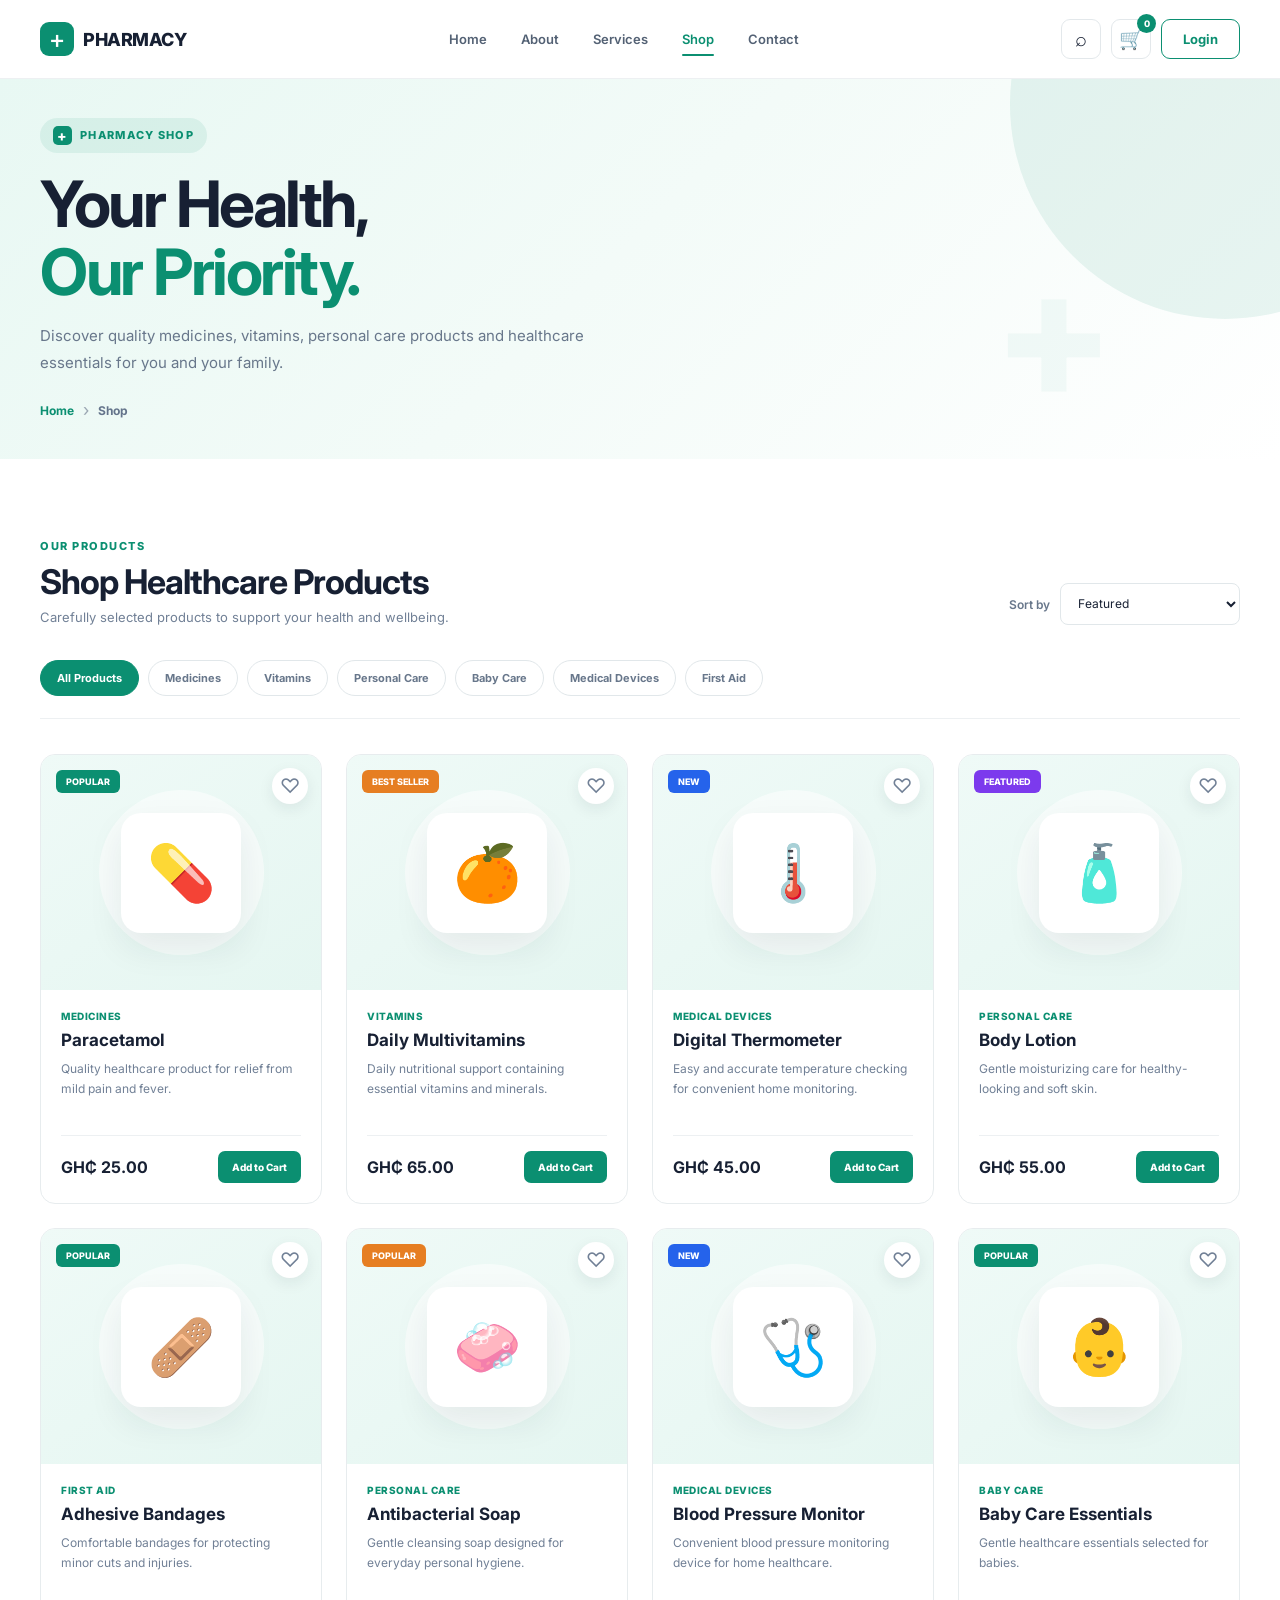
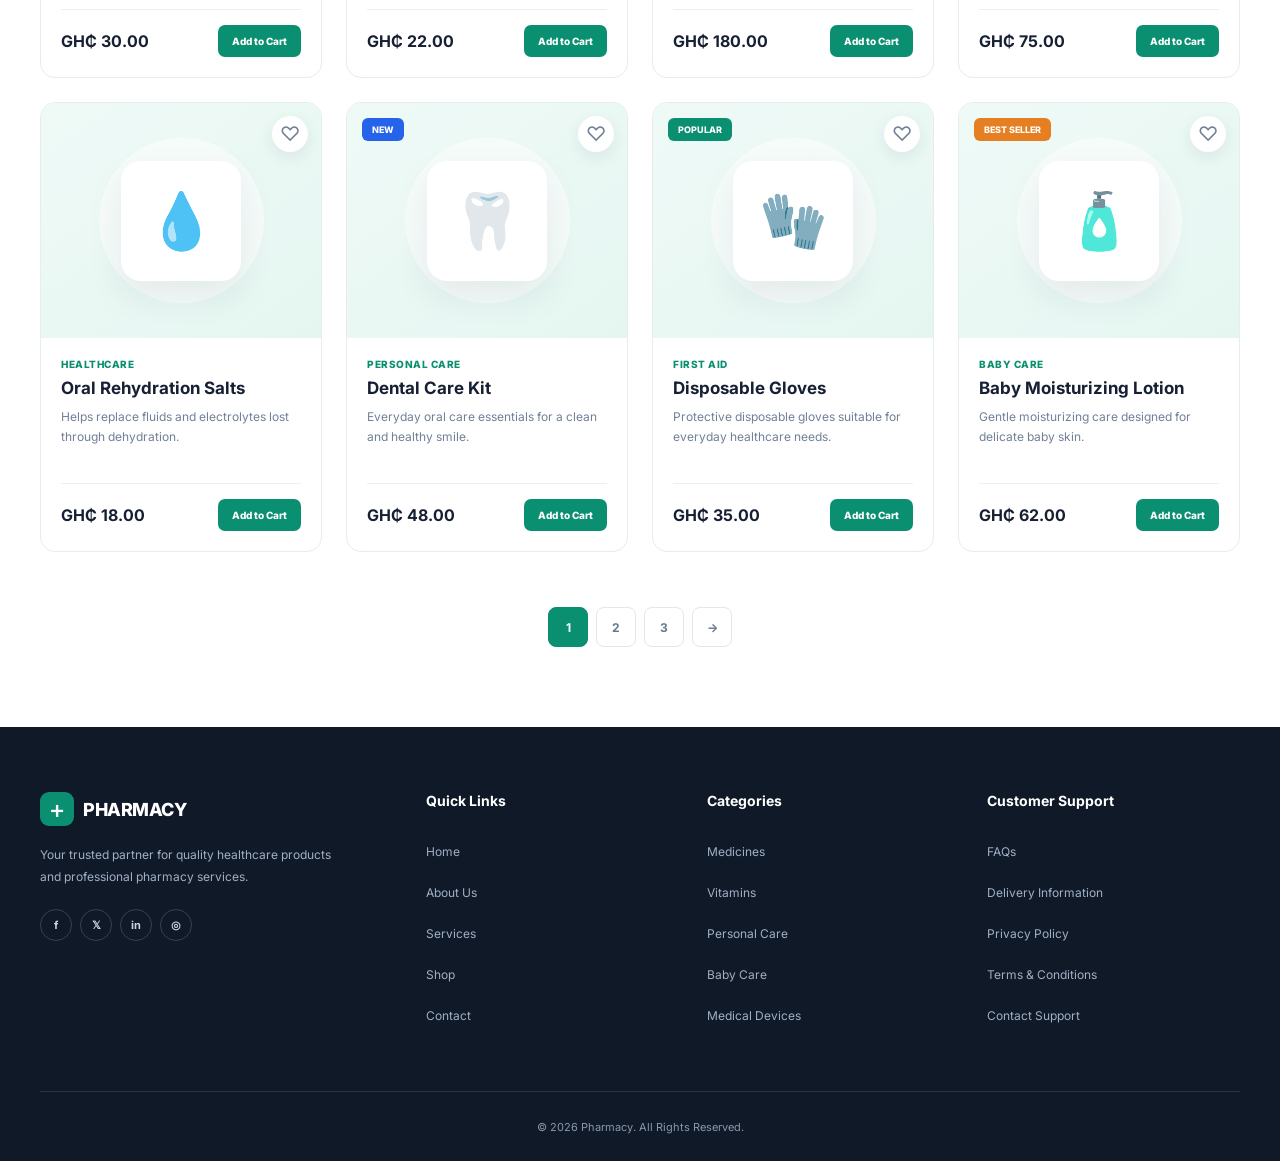
==== shop.html @ 31258be2 "I worked on the update of the HTML, CSS and the link on the product view" ====
<!doctype html>
<html lang="en">
  <head>
    <meta charset="UTF-8" />

    <meta name="viewport" content="width=device-width, initial-scale=1.0" />

    <title>Shop | Pharmacy</title>

    <!-- Google Font -->
    <link rel="preconnect" href="https://fonts.googleapis.com" />
    <link rel="preconnect" href="https://fonts.gstatic.com" crossorigin />

    <link
      href="https://fonts.googleapis.com/css2?family=Inter:wght@400;500;600;700;800&display=swap"
      rel="stylesheet"
    />

    <!-- Main CSS -->
    <link rel="stylesheet" href="style.css" />

    <!-- Shop CSS -->
    <link rel="stylesheet" href="shop.css" />
  </head>

  <body>
    <!-- =====================================================
     HEADER
===================================================== -->

    <header class="shop-header">
      <div class="shop-header-inner">
        <!-- LOGO -->

        <a href="index.html" class="shop-logo">
          <span class="shop-logo-icon">+</span>

          <span>PHARMACY</span>
        </a>

        <!-- MOBILE MENU BUTTON -->

        <input type="checkbox" id="shop-menu-toggle" />

        <label for="shop-menu-toggle" class="shop-menu-button">
          <span></span>
          <span></span>
          <span></span>
        </label>

        <!-- NAVIGATION -->

        <nav class="shop-navigation">
          <a href="index.html"> Home </a>

          <a href="index.html#about"> About </a>

          <a href="index.html#services"> Services </a>

          <a href="shop.html" class="active"> Shop </a>

          <a href="index.html#contact"> Contact </a>
        </nav>

        <!-- HEADER ACTIONS -->

        <div class="shop-header-actions">
          <!-- Search -->

          <button class="header-icon" aria-label="Search">
            <span>⌕</span>
          </button>

          <!-- Cart -->

          <button class="header-icon cart-icon" aria-label="Shopping cart">
            <span>🛒</span>

            <small>0</small>
          </button>

          <!-- Login -->

          <a href="#" class="header-login"> Login </a>
        </div>
      </div>
    </header>

    <!-- =====================================================
     SHOP HERO
===================================================== -->

    <section class="shop-hero">
      <div class="shop-hero-overlay"></div>

      <div class="shop-container shop-hero-content">
        <div class="hero-badge">
          <span>+</span>

          PHARMACY SHOP
        </div>

        <h1>
          Your Health,
          <span>Our Priority.</span>
        </h1>

        <p>
          Discover quality medicines, vitamins, personal care products and
          healthcare essentials for you and your family.
        </p>

        <!-- BREADCRUMB -->

        <div class="shop-breadcrumb">
          <a href="index.html"> Home </a>

          <span>›</span>

          <strong> Shop </strong>
        </div>
      </div>
    </section>

    <!-- =====================================================
     SHOP CONTENT
===================================================== -->

    <section class="shop-section">
      <div class="shop-container">
        <!-- SHOP TITLE -->

        <div class="shop-heading">
          <div>
            <span class="section-tag"> OUR PRODUCTS </span>

            <h2>Shop Healthcare Products</h2>

            <p>
              Carefully selected products to support your health and wellbeing.
            </p>
          </div>

          <!-- SORT -->

          <div class="sort-area">
            <label for="sortProducts"> Sort by </label>

            <select id="sortProducts">
              <option>Featured</option>

              <option>Price: Low to High</option>

              <option>Price: High to Low</option>

              <option>Newest</option>
            </select>
          </div>
        </div>

        <!-- =================================================
             CATEGORIES
        ================================================== -->

        <div class="product-categories">
          <button class="category active">All Products</button>

          <button class="category">Medicines</button>

          <button class="category">Vitamins</button>

          <button class="category">Personal Care</button>

          <button class="category">Baby Care</button>

          <button class="category">Medical Devices</button>

          <button class="category">First Aid</button>
        </div>

        <!-- =================================================
             PRODUCTS
        ================================================== -->

        <div class="products-grid">
          <!-- 1 -->

          <div class="product-card">
            <div class="product-image">
              <span class="product-status"> Popular </span>

              <button class="wishlist">♡</button>

              <div class="product-symbol">💊</div>
            </div>

            <div class="product-details">
              <span class="product-category"> Medicines </span>

              <h3>Paracetamol</h3>

              <p>
                Quality healthcare product for relief from mild pain and fever.
              </p>

              <div class="product-footer">
                <strong> GH₵ 25.00 </strong>

                <button class="add-cart">Add to Cart</button>
              </div>
            </div>
          </div>

          <!-- 2 -->

          <div class="product-card">
            <div class="product-image">
              <span class="product-status orange"> Best Seller </span>

              <button class="wishlist">♡</button>

              <div class="product-symbol">🍊</div>
            </div>

            <div class="product-details">
              <span class="product-category"> Vitamins </span>

              <h3>Daily Multivitamins</h3>

              <p>
                Daily nutritional support containing essential vitamins and
                minerals.
              </p>

              <div class="product-footer">
                <strong> GH₵ 65.00 </strong>

                <button class="add-cart">Add to Cart</button>
              </div>
            </div>
          </div>

          <!-- 3 -->

          <div class="product-card">
            <div class="product-image">
              <span class="product-status blue"> New </span>

              <button class="wishlist">♡</button>

              <div class="product-symbol">🌡️</div>
            </div>

            <div class="product-details">
              <span class="product-category"> Medical Devices </span>

              <h3>Digital Thermometer</h3>

              <p>
                Easy and accurate temperature checking for convenient home
                monitoring.
              </p>

              <div class="product-footer">
                <strong> GH₵ 45.00 </strong>

                <button class="add-cart">Add to Cart</button>
              </div>
            </div>
          </div>

          <!-- 4 -->

          <div class="product-card">
            <div class="product-image">
              <span class="product-status purple"> Featured </span>

              <button class="wishlist">♡</button>

              <div class="product-symbol">🧴</div>
            </div>

            <div class="product-details">
              <span class="product-category"> Personal Care </span>

              <h3>Body Lotion</h3>

              <p>Gentle moisturizing care for healthy-looking and soft skin.</p>

              <div class="product-footer">
                <strong> GH₵ 55.00 </strong>

                <button class="add-cart">Add to Cart</button>
              </div>
            </div>
          </div>

          <!-- 5 -->

          <div class="product-card">
            <div class="product-image">
              <span class="product-status"> Popular </span>

              <button class="wishlist">♡</button>

              <div class="product-symbol">🩹</div>
            </div>

            <div class="product-details">
              <span class="product-category"> First Aid </span>

              <h3>Adhesive Bandages</h3>

              <p>
                Comfortable bandages for protecting minor cuts and injuries.
              </p>

              <div class="product-footer">
                <strong> GH₵ 30.00 </strong>

                <button class="add-cart">Add to Cart</button>
              </div>
            </div>
          </div>

          <!-- 6 -->

          <div class="product-card">
            <div class="product-image">
              <span class="product-status orange"> Popular </span>

              <button class="wishlist">♡</button>

              <div class="product-symbol">🧼</div>
            </div>

            <div class="product-details">
              <span class="product-category"> Personal Care </span>

              <h3>Antibacterial Soap</h3>

              <p>
                Gentle cleansing soap designed for everyday personal hygiene.
              </p>

              <div class="product-footer">
                <strong> GH₵ 22.00 </strong>

                <button class="add-cart">Add to Cart</button>
              </div>
            </div>
          </div>

          <!-- 7 -->

          <div class="product-card">
            <div class="product-image">
              <span class="product-status blue"> New </span>

              <button class="wishlist">♡</button>

              <div class="product-symbol">🩺</div>
            </div>

            <div class="product-details">
              <span class="product-category"> Medical Devices </span>

              <h3>Blood Pressure Monitor</h3>

              <p>
                Convenient blood pressure monitoring device for home healthcare.
              </p>

              <div class="product-footer">
                <strong> GH₵ 180.00 </strong>

                <button class="add-cart">Add to Cart</button>
              </div>
            </div>
          </div>

          <!-- 8 -->

          <div class="product-card">
            <div class="product-image">
              <span class="product-status"> Popular </span>

              <button class="wishlist">♡</button>

              <div class="product-symbol">👶</div>
            </div>

            <div class="product-details">
              <span class="product-category"> Baby Care </span>

              <h3>Baby Care Essentials</h3>

              <p>Gentle healthcare essentials selected for babies.</p>

              <div class="product-footer">
                <strong> GH₵ 75.00 </strong>

                <button class="add-cart">Add to Cart</button>
              </div>
            </div>
          </div>

          <!-- 9 -->

          <div class="product-card">
            <div class="product-image">
              <button class="wishlist">♡</button>

              <div class="product-symbol">💧</div>
            </div>

            <div class="product-details">
              <span class="product-category"> Healthcare </span>

              <h3>Oral Rehydration Salts</h3>

              <p>
                Helps replace fluids and electrolytes lost through dehydration.
              </p>

              <div class="product-footer">
                <strong> GH₵ 18.00 </strong>

                <button class="add-cart">Add to Cart</button>
              </div>
            </div>
          </div>

          <!-- 10 -->

          <div class="product-card">
            <div class="product-image">
              <span class="product-status blue"> New </span>

              <button class="wishlist">♡</button>

              <div class="product-symbol">🦷</div>
            </div>

            <div class="product-details">
              <span class="product-category"> Personal Care </span>

              <h3>Dental Care Kit</h3>

              <p>
                Everyday oral care essentials for a clean and healthy smile.
              </p>

              <div class="product-footer">
                <strong> GH₵ 48.00 </strong>

                <button class="add-cart">Add to Cart</button>
              </div>
            </div>
          </div>

          <!-- 11 -->

          <div class="product-card">
            <div class="product-image">
              <span class="product-status"> Popular </span>

              <button class="wishlist">♡</button>

              <div class="product-symbol">🧤</div>
            </div>

            <div class="product-details">
              <span class="product-category"> First Aid </span>

              <h3>Disposable Gloves</h3>

              <p>
                Protective disposable gloves suitable for everyday healthcare
                needs.
              </p>

              <div class="product-footer">
                <strong> GH₵ 35.00 </strong>

                <button class="add-cart">Add to Cart</button>
              </div>
            </div>
          </div>

          <!-- 12 -->

          <div class="product-card">
            <div class="product-image">
              <span class="product-status orange"> Best Seller </span>

              <button class="wishlist">♡</button>

              <div class="product-symbol">🧴</div>
            </div>

            <div class="product-details">
              <span class="product-category"> Baby Care </span>

              <h3>Baby Moisturizing Lotion</h3>

              <p>Gentle moisturizing care designed for delicate baby skin.</p>

              <div class="product-footer">
                <strong> GH₵ 62.00 </strong>

                <button class="add-cart">Add to Cart</button>
              </div>
            </div>
          </div>
        </div>

        <!-- PAGINATION -->

        <div class="pagination">
          <button class="page active">1</button>

          <button class="page">2</button>

          <button class="page">3</button>

          <button class="page">→</button>
        </div>
      </div>
    </section>

    <!-- =====================================================
     FOOTER
===================================================== -->

    <footer class="shop-footer">
      <div class="shop-container">
        <div class="footer-grid">
          <!-- LEFT -->

          <div class="footer-brand">
            <a href="index.html" class="shop-logo">
              <span class="shop-logo-icon"> + </span>

              <span> PHARMACY </span>
            </a>

            <p>
              Your trusted partner for quality healthcare products and
              professional pharmacy services.
            </p>

            <div class="footer-socials">
              <a href="#">f</a>

              <a href="#">𝕏</a>

              <a href="#">in</a>

              <a href="#">◎</a>
            </div>
          </div>

          <!-- QUICK LINKS -->

          <div class="footer-column">
            <h3>Quick Links</h3>

            <a href="index.html"> Home </a>

            <a href="index.html#about"> About Us </a>

            <a href="index.html#services"> Services </a>

            <a href="shop.html"> Shop </a>

            <a href="index.html#contact"> Contact </a>
          </div>

          <!-- CATEGORIES -->

          <div class="footer-column">
            <h3>Categories</h3>

            <a href="#"> Medicines </a>

            <a href="#"> Vitamins </a>

            <a href="#"> Personal Care </a>

            <a href="#"> Baby Care </a>

            <a href="#"> Medical Devices </a>
          </div>

          <!-- RIGHT -->

          <div class="footer-column">
            <h3>Customer Support</h3>

            <a href="#"> FAQs </a>

            <a href="#"> Delivery Information </a>

            <a href="#"> Privacy Policy </a>

            <a href="#"> Terms & Conditions </a>

            <a href="index.html#contact"> Contact Support </a>
          </div>
        </div>

        <!-- COPYRIGHT -->

        <div class="footer-bottom">
          <p>© 2026 Pharmacy. All Rights Reserved.</p>
        </div>
      </div>
    </footer>
  </body>
</html>
---- style.css ----
/* =========================================
   GENERAL SETTINGS
========================================= */

* {
  margin: 0;
  padding: 0;
  box-sizing: border-box;
}

html {
  scroll-behavior: smooth;
}

body {
  font-family: "Inter", sans-serif;
  background: #ffffff;
  color: #172033;
}

a {
  text-decoration: none;
  color: inherit;
}

.container {
  width: 90%;
  max-width: 1200px;
  margin: auto;
}

/* =========================================
   HEADER
========================================= */

.header {
  width: 100%;
  background: #ffffff;
  border-bottom: 1px solid #eeeeee;
  position: sticky;
  top: 0;
  z-index: 1000;
}

.nav-container {
  height: 80px;
  display: flex;
  align-items: center;
  justify-content: space-between;
}

/* Logo */

.logo {
  display: flex;
  align-items: center;
  gap: 8px;
  font-size: 21px;
  font-weight: 800;
  letter-spacing: 1px;
}

.logo span {
  width: 32px;
  height: 32px;
  background: #0b8f71;
  color: #ffffff;
  display: flex;
  align-items: center;
  justify-content: center;
  border-radius: 8px;
  font-size: 24px;
}

/* Navigation */

.navbar {
  display: flex;
  align-items: center;
  gap: 35px;
}

.navbar a {
  font-size: 14px;
  font-weight: 500;
  color: #5f6675;
  transition: 0.3s;
}

.navbar a:hover,
.navbar a.active {
  color: #0b8f71;
}

/* Navigation Actions */

.nav-actions {
  display: flex;
  align-items: center;
  gap: 18px;
}

.search-btn,
.cart-btn {
  font-size: 18px;
  position: relative;
}

.cart-count {
  position: absolute;
  top: -9px;
  right: -10px;

  width: 17px;
  height: 17px;

  display: flex;
  align-items: center;
  justify-content: center;

  background: #0b8f71;
  color: #ffffff;

  font-size: 10px;
  border-radius: 50%;
}

.login-btn {
  padding: 11px 21px;
  border: 1px solid #0b8f71;
  border-radius: 7px;
  color: #0b8f71;
  font-size: 14px;
  font-weight: 600;
  transition: 0.3s;
}

.login-btn:hover {
  background: #0b8f71;
  color: #ffffff;
}

/* =========================================
   HERO SECTION
========================================= */

.hero {
  background: #f2faf7;
  padding: 90px 0;
  overflow: hidden;
}

.hero-container {
  display: grid;
  grid-template-columns: 1fr 1fr;
  align-items: center;
  gap: 70px;
}

/* Hero Text */

.hero-small-text {
  color: #0b8f71;
  font-size: 13px;
  font-weight: 700;
  letter-spacing: 2px;
  margin-bottom: 18px;
}

.hero-content h1 {
  font-size: 58px;
  line-height: 1.08;
  letter-spacing: -2px;
  margin-bottom: 25px;
}

.hero-content h1 span {
  color: #0b8f71;
  display: block;
}

.hero-description {
  max-width: 520px;
  color: #687080;
  font-size: 16px;
  line-height: 1.8;
  margin-bottom: 32px;
}

/* Hero Buttons */

.hero-buttons {
  display: flex;
  gap: 15px;
  margin-bottom: 45px;
}

.btn {
  display: inline-block;
  padding: 14px 25px;
  border-radius: 7px;
  font-size: 14px;
  font-weight: 600;
  transition: 0.3s;
}

.btn-primary {
  background: #0b8f71;
  color: #ffffff;
}

.btn-primary:hover {
  background: #076c55;
  transform: translateY(-2px);
}

.btn-secondary {
  border: 1px solid #0b8f71;
  color: #0b8f71;
}

.btn-secondary:hover {
  background: #0b8f71;
  color: #ffffff;
}

/* Trust Items */

.hero-trust {
  display: flex;
  gap: 35px;
}

.trust-item {
  display: flex;
  flex-direction: column;
  gap: 5px;
}

.trust-item strong {
  font-size: 19px;
  color: #172033;
}

.trust-item span {
  font-size: 11px;
  color: #747b88;
}

/* =========================================
   HERO IMAGE
========================================= */

.hero-image {
  position: relative;
  display: flex;
  justify-content: center;
}

.image-placeholder {
  width: 430px;
  height: 480px;

  background: #d9eee7;

  border-radius: 25px;

  display: flex;
  flex-direction: column;
  align-items: center;
  justify-content: center;

  text-align: center;
}

.medical-cross {
  width: 110px;
  height: 110px;

  background: #0b8f71;
  color: #ffffff;

  display: flex;
  align-items: center;
  justify-content: center;

  border-radius: 25px;

  font-size: 75px;
  font-weight: 300;

  margin-bottom: 25px;
}

.image-placeholder h3 {
  font-size: 27px;
  margin-bottom: 8px;
}

.image-placeholder p {
  color: #687b76;
}

/* Floating Card */

.floating-card {
  position: absolute;

  bottom: 35px;
  left: 5px;

  background: #ffffff;

  padding: 16px 20px;

  border-radius: 12px;

  box-shadow: 0 12px 35px rgba(0, 0, 0, 0.1);

  display: flex;
  align-items: center;
  gap: 12px;
}

.floating-icon {
  width: 38px;
  height: 38px;

  background: #e4f6f0;
  color: #0b8f71;

  border-radius: 50%;

  display: flex;
  align-items: center;
  justify-content: center;

  font-weight: 700;
}

.floating-card strong {
  font-size: 13px;
}

.floating-card p {
  font-size: 10px;
  color: #7b818c;
  margin-top: 3px;
}

/* =========================================
   QUICK SERVICES
========================================= */

.quick-services {
  background: #ffffff;
  padding: 30px 0;
  border-bottom: 1px solid #eeeeee;
}

.quick-container {
  display: grid;
  grid-template-columns: repeat(3, 1fr);
  gap: 30px;
}

.quick-item {
  display: flex;
  align-items: center;
  gap: 15px;
}

.quick-icon {
  width: 48px;
  height: 48px;

  background: #e9f7f3;

  border-radius: 10px;

  display: flex;
  align-items: center;
  justify-content: center;

  font-size: 22px;
}

.quick-item h3 {
  font-size: 14px;
  margin-bottom: 5px;
}

.quick-item p {
  font-size: 11px;
  color: #7b818c;
}

/* =========================================
   RESPONSIVE DESIGN
========================================= */

@media (max-width: 900px) {
  .navbar {
    display: none;
  }

  .hero-container {
    grid-template-columns: 1fr;
    text-align: center;
  }

  .hero-description {
    margin-left: auto;
    margin-right: auto;
  }

  .hero-buttons {
    justify-content: center;
  }

  .hero-trust {
    justify-content: center;
  }

  .hero-image {
    margin-top: 20px;
  }

  .quick-container {
    grid-template-columns: 1fr;
  }
}

@media (max-width: 600px) {
  .nav-container {
    height: 70px;
  }

  .nav-actions {
    gap: 10px;
  }

  .login-btn {
    padding: 9px 13px;
  }

  .hero {
    padding: 60px 0;
  }

  .hero-content h1 {
    font-size: 42px;
  }

  .hero-trust {
    gap: 15px;
  }

  .image-placeholder {
    width: 100%;
    height: 380px;
  }

  .floating-card {
    left: 0;
  }
}
/* =========================================
   CATEGORIES
========================================= */

.categories {
  padding: 90px 0;
  background: #ffffff;
}

.section-heading {
  text-align: center;
  margin-bottom: 45px;
}

.section-heading p {
  color: #0b8f71;
  font-size: 12px;
  font-weight: 700;
  letter-spacing: 2px;
  margin-bottom: 10px;
}

.section-heading h2 {
  font-size: 36px;
  margin-bottom: 12px;
}

.section-heading span {
  color: #747b88;
  font-size: 14px;
}

/* Category Grid */

.category-grid {
  display: grid;
  grid-template-columns: repeat(5, 1fr);
  gap: 18px;
}

.category-card {
  padding: 28px 15px;
  text-align: center;

  border: 1px solid #eeeeee;
  border-radius: 12px;

  transition: 0.3s;
}

.category-card:hover {
  transform: translateY(-6px);
  border-color: #0b8f71;
  box-shadow: 0 12px 30px rgba(0, 0, 0, 0.06);
}

.category-icon {
  width: 60px;
  height: 60px;

  margin: 0 auto 15px;

  background: #e9f7f3;

  border-radius: 50%;

  display: flex;
  align-items: center;
  justify-content: center;

  font-size: 26px;
}

.category-card h3 {
  font-size: 14px;
  margin-bottom: 7px;
}

.category-card p {
  color: #858b96;
  font-size: 11px;
}

/* =========================================
   PRODUCTS
========================================= */

.products {
  padding: 90px 0;
  background: #f7faf9;
}

.section-top {
  display: flex;
  justify-content: space-between;
  align-items: flex-end;
  margin-bottom: 40px;
}

.section-heading.left {
  text-align: left;
  margin-bottom: 0;
}

.view-all {
  color: #0b8f71;
  font-size: 13px;
  font-weight: 600;
}

.view-all:hover {
  text-decoration: underline;
}

/* Product Grid */

.product-grid {
  display: grid;
  grid-template-columns: repeat(4, 1fr);
  gap: 22px;
}

/* Product Card */

.product-card {
  background: #ffffff;
  border-radius: 12px;
  overflow: hidden;
  border: 1px solid #eeeeee;
  transition: 0.3s;
}

.product-card:hover {
  transform: translateY(-5px);
  box-shadow: 0 12px 30px rgba(0, 0, 0, 0.08);
}

/* Product Image */

.product-image {
  height: 220px;
  background: #edf7f4;

  position: relative;

  display: flex;
  align-items: center;
  justify-content: center;
}

.product-placeholder {
  width: 90px;
  height: 90px;

  background: #ffffff;

  border-radius: 15px;

  display: flex;
  align-items: center;
  justify-content: center;

  font-size: 42px;

  box-shadow: 0 8px 20px rgba(0, 0, 0, 0.06);
}

/* Product Tag */

.product-tag {
  position: absolute;

  top: 14px;
  left: 14px;

  background: #0b8f71;
  color: #ffffff;

  padding: 5px 9px;

  border-radius: 5px;

  font-size: 9px;
  font-weight: 600;
}

/* Product Information */

.product-info {
  padding: 20px;
}

.product-category {
  color: #0b8f71;
  font-size: 10px;
  font-weight: 600;
  margin-bottom: 7px;
}

.product-info h3 {
  font-size: 16px;
  margin-bottom: 8px;
}

.product-description {
  color: #858b96;
  font-size: 11px;
  line-height: 1.5;
  margin-bottom: 18px;
}

.product-bottom {
  display: flex;
  align-items: center;
  justify-content: space-between;
}

.product-bottom strong {
  font-size: 15px;
}

.add-cart {
  border: none;
  background: #0b8f71;
  color: #ffffff;

  padding: 9px 12px;

  border-radius: 6px;

  font-family: inherit;
  font-size: 10px;
  font-weight: 600;

  cursor: pointer;

  transition: 0.3s;
}

.add-cart:hover {
  background: #076c55;
}

/* =========================================
   RESPONSIVE PRODUCTS
========================================= */

@media (max-width: 1000px) {
  .category-grid {
    grid-template-columns: repeat(3, 1fr);
  }

  .product-grid {
    grid-template-columns: repeat(2, 1fr);
  }
}

@media (max-width: 600px) {
  .categories,
  .products {
    padding: 60px 0;
  }

  .section-heading h2 {
    font-size: 28px;
  }

  .category-grid {
    grid-template-columns: repeat(2, 1fr);
  }

  .product-grid {
    grid-template-columns: 1fr;
  }

  .section-top {
    display: block;
  }

  .view-all {
    display: inline-block;
    margin-top: 20px;
  }
}
/* =========================================
   ABOUT SECTION
========================================= */

.about {
  padding: 100px 0;
  background: #ffffff;
}

.about-container {
  display: grid;
  grid-template-columns: 1fr 1fr;
  align-items: center;
  gap: 80px;
}

/* About Image */

.about-image {
  position: relative;
  display: flex;
  justify-content: center;
}

.about-image-box {
  width: 430px;
  height: 430px;

  background: #dcefe9;

  border-radius: 25px;

  display: flex;
  flex-direction: column;
  align-items: center;
  justify-content: center;

  text-align: center;
}

.about-image-box span {
  width: 100px;
  height: 100px;

  background: #0b8f71;
  color: #ffffff;

  border-radius: 20px;

  display: flex;
  align-items: center;
  justify-content: center;

  font-size: 70px;
  font-weight: 300;

  margin-bottom: 25px;
}

.about-image-box h3 {
  font-size: 25px;
  margin-bottom: 8px;
}

.about-image-box p {
  color: #657b74;
  font-size: 13px;
}

/* Experience Card */

.about-experience {
  position: absolute;

  right: 0;
  bottom: 20px;

  background: #ffffff;

  padding: 18px 25px;

  border-radius: 12px;

  box-shadow: 0 10px 30px rgba(0, 0, 0, 0.1);

  display: flex;
  flex-direction: column;
}

.about-experience strong {
  color: #0b8f71;
  font-size: 25px;
}

.about-experience span {
  color: #6e7580;
  font-size: 11px;
}

/* About Content */

.section-label {
  color: #0b8f71;
  font-size: 12px;
  font-weight: 700;
  letter-spacing: 2px;
  margin-bottom: 15px;
}

.about-content h2 {
  font-size: 40px;
  line-height: 1.2;
  margin-bottom: 25px;
}

.about-content h2 span {
  color: #0b8f71;
}

.about-content p:not(.section-label) {
  color: #707783;
  font-size: 14px;
  line-height: 1.8;
  margin-bottom: 18px;
}

.about-content .btn {
  margin-top: 10px;
}

/* =========================================
   SERVICES
========================================= */

.services {
  padding: 100px 0;
  background: #f7faf9;
}

.services-grid {
  display: grid;
  grid-template-columns: repeat(4, 1fr);
  gap: 20px;
}

.service-card {
  background: #ffffff;

  padding: 30px 25px;

  border-radius: 12px;

  border: 1px solid #eeeeee;

  transition: 0.3s;
}

.service-card:hover {
  transform: translateY(-6px);

  border-color: #0b8f71;

  box-shadow: 0 12px 30px rgba(0, 0, 0, 0.07);
}

/* Service Icon */

.service-icon {
  width: 55px;
  height: 55px;

  background: #e9f7f3;

  border-radius: 12px;

  display: flex;
  align-items: center;
  justify-content: center;

  font-size: 25px;

  margin-bottom: 22px;
}

.service-card h3 {
  font-size: 16px;
  margin-bottom: 12px;
}

.service-card p {
  color: #747b86;
  font-size: 12px;
  line-height: 1.7;
  margin-bottom: 18px;
}

.service-card a {
  color: #0b8f71;

  font-size: 12px;

  font-weight: 600;
}

.service-card a:hover {
  text-decoration: underline;
}

/* =========================================
   ABOUT & SERVICES RESPONSIVENESS
========================================= */

@media (max-width: 1000px) {
  .about-container {
    grid-template-columns: 1fr;
    gap: 50px;
  }

  .about-content {
    text-align: center;
  }

  .services-grid {
    grid-template-columns: repeat(2, 1fr);
  }
}

@media (max-width: 600px) {
  .about,
  .services {
    padding: 65px 0;
  }

  .about-image-box {
    width: 100%;
    height: 350px;
  }

  .about-content h2 {
    font-size: 30px;
  }

  .about-experience {
    right: 0;
  }

  .services-grid {
    grid-template-columns: 1fr;
  }
}
/* =========================================
   TESTIMONIALS
========================================= */

.testimonials {
  padding: 100px 0;
  background: #ffffff;
}

.testimonial-grid {
  display: grid;
  grid-template-columns: repeat(3, 1fr);
  gap: 22px;
}

.testimonial-card {
  padding: 30px;
  border: 1px solid #eeeeee;
  border-radius: 14px;
  background: #ffffff;
  transition: 0.3s;
}

.testimonial-card:hover {
  transform: translateY(-5px);
  box-shadow: 0 12px 30px rgba(0, 0, 0, 0.07);
}

.stars {
  color: #f4b400;
  letter-spacing: 3px;
  margin-bottom: 18px;
}

.testimonial-card > p {
  color: #687080;
  font-size: 13px;
  line-height: 1.8;
  margin-bottom: 25px;
}

.customer {
  display: flex;
  align-items: center;
  gap: 12px;
}

.customer-avatar {
  width: 42px;
  height: 42px;

  background: #e9f7f3;
  color: #0b8f71;

  border-radius: 50%;

  display: flex;
  align-items: center;
  justify-content: center;

  font-weight: 700;
}

.customer h4 {
  font-size: 13px;
  margin-bottom: 4px;
}

.customer span {
  color: #858b96;
  font-size: 10px;
}

/* =========================================
   NEWSLETTER
========================================= */

.newsletter {
  padding: 70px 0;
  background: #0b8f71;
}

.newsletter-container {
  display: flex;
  align-items: center;
  justify-content: space-between;
  gap: 50px;
}

.newsletter-content {
  color: #ffffff;
  max-width: 550px;
}

.newsletter-content p {
  font-size: 11px;
  font-weight: 700;
  letter-spacing: 2px;
  margin-bottom: 10px;
}

.newsletter-content h2 {
  font-size: 32px;
  margin-bottom: 10px;
}

.newsletter-content span {
  font-size: 13px;
  line-height: 1.6;
  opacity: 0.9;
}

.newsletter-form {
  display: flex;
  width: 450px;
  background: #ffffff;
  padding: 5px;
  border-radius: 8px;
}

.newsletter-form input {
  flex: 1;
  border: none;
  outline: none;
  padding: 13px;
  font-family: inherit;
  font-size: 12px;
}

.newsletter-form button {
  border: none;
  background: #172033;
  color: #ffffff;
  padding: 0 20px;
  border-radius: 6px;
  font-family: inherit;
  font-size: 12px;
  font-weight: 600;
  cursor: pointer;
}

/* =========================================
   CONTACT
========================================= */

.contact {
  padding: 100px 0;
  background: #f7faf9;
}

.contact-grid {
  display: grid;
  grid-template-columns: 0.8fr 1.2fr;
  gap: 70px;
  align-items: start;
}

.contact-info {
  display: flex;
  flex-direction: column;
  gap: 28px;
}

.contact-item {
  display: flex;
  align-items: center;
  gap: 16px;
}

.contact-icon {
  width: 50px;
  height: 50px;

  background: #e4f6f0;

  border-radius: 10px;

  display: flex;
  align-items: center;
  justify-content: center;

  font-size: 20px;
}

.contact-item h3 {
  font-size: 14px;
  margin-bottom: 5px;
}

.contact-item p {
  color: #747b86;
  font-size: 12px;
}

/* Contact Form */

.contact-form {
  background: #ffffff;
  padding: 35px;
  border-radius: 14px;
  box-shadow: 0 8px 25px rgba(0, 0, 0, 0.04);
}

.contact-form input,
.contact-form textarea {
  width: 100%;

  border: 1px solid #e2e5e8;
  outline: none;

  padding: 14px;

  border-radius: 7px;

  margin-bottom: 15px;

  font-family: inherit;
  font-size: 12px;

  resize: vertical;
}

.contact-form input:focus,
.contact-form textarea:focus {
  border-color: #0b8f71;
}

.form-row {
  display: grid;
  grid-template-columns: 1fr 1fr;
  gap: 15px;
}

.contact-form .btn {
  border: none;
  cursor: pointer;
}

/* =========================================
   FOOTER
========================================= */

.footer {
  background: #111927;
  color: #ffffff;
  padding-top: 70px;
}

.footer-container {
  display: grid;
  grid-template-columns: 1.5fr 1fr 1fr 1fr;
  gap: 50px;
  padding-bottom: 55px;
}

.footer-logo {
  color: #ffffff;
  margin-bottom: 20px;
  display: inline-flex;
}

.footer-brand > p {
  color: #9ca4b2;
  font-size: 12px;
  line-height: 1.8;
  max-width: 280px;
  margin-bottom: 25px;
}

.social-links {
  display: flex;
  gap: 10px;
}

.social-links a {
  width: 34px;
  height: 34px;

  border: 1px solid #394252;

  border-radius: 50%;

  display: flex;
  align-items: center;
  justify-content: center;

  font-size: 12px;

  transition: 0.3s;
}

.social-links a:hover {
  background: #0b8f71;
  border-color: #0b8f71;
}

.footer-column {
  display: flex;
  flex-direction: column;
  gap: 13px;
}

.footer-column h3 {
  font-size: 14px;
  margin-bottom: 8px;
}

.footer-column a {
  color: #9ca4b2;
  font-size: 11px;
  transition: 0.3s;
}

.footer-column a:hover {
  color: #ffffff;
  padding-left: 4px;
}

/* Footer Bottom */

.footer-bottom {
  border-top: 1px solid #293241;
  padding: 20px 0;
}

.footer-bottom p {
  color: #8e96a4;
  font-size: 10px;
  text-align: center;
}

/* =========================================
   RESPONSIVE DESIGN
========================================= */

@media (max-width: 900px) {
  .testimonial-grid {
    grid-template-columns: 1fr;
  }

  .newsletter-container {
    flex-direction: column;
    align-items: flex-start;
  }

  .newsletter-form {
    width: 100%;
  }

  .contact-grid {
    grid-template-columns: 1fr;
    gap: 45px;
  }

  .footer-container {
    grid-template-columns: repeat(2, 1fr);
  }
}

@media (max-width: 600px) {
  .testimonials,
  .contact {
    padding: 65px 0;
  }

  .newsletter {
    padding: 55px 0;
  }

  .newsletter-content h2 {
    font-size: 27px;
  }

  .newsletter-form {
    flex-direction: column;
    gap: 5px;
    background: transparent;
  }

  .newsletter-form input {
    border-radius: 6px;
  }

  .newsletter-form button {
    padding: 13px;
  }

  .form-row {
    grid-template-columns: 1fr;
    gap: 0;
  }

  .contact-form {
    padding: 22px;
  }

  .footer-container {
    grid-template-columns: 1fr;
    gap: 35px;
  }
}
---- shop.css ----
/* =====================================================
   SHOP PAGE - COMPLETE CSS
===================================================== */

/* =====================================================
   GLOBAL
===================================================== */

* {
  box-sizing: border-box;
}

html {
  scroll-behavior: smooth;
}

body {
  margin: 0;

  font-family: "Inter", Arial, sans-serif;

  color: #172033;

  background: #ffffff;
}

a {
  text-decoration: none;
}

button,
select {
  font-family: inherit;
}

/* =====================================================
   CONTAINER
===================================================== */

.shop-container {
  width: min(1200px, calc(100% - 48px));

  margin: 0 auto;
}

/* =====================================================
   HEADER
===================================================== */

.shop-header {
  position: sticky;

  top: 0;

  z-index: 1000;

  width: 100%;

  background: rgba(255, 255, 255, 0.97);

  border-bottom: 1px solid #edf0f2;

  backdrop-filter: blur(12px);
}

.shop-header-inner {
  width: min(1200px, calc(100% - 48px));

  min-height: 78px;

  margin: auto;

  display: flex;

  align-items: center;

  justify-content: space-between;

  gap: 30px;
}

/* =====================================================
   LOGO
===================================================== */

.shop-logo {
  display: inline-flex;

  align-items: center;

  gap: 9px;

  color: #172033;

  font-size: 18px;

  font-weight: 800;

  letter-spacing: -0.5px;

  white-space: nowrap;
}

.shop-logo-icon {
  width: 34px;
  height: 34px;

  display: grid;

  place-items: center;

  border-radius: 9px;

  background: #0b8f71;

  color: white;

  font-size: 25px;

  font-weight: 500;
}

/* =====================================================
   NAVIGATION
===================================================== */

.shop-navigation {
  display: flex;

  align-items: center;

  gap: 34px;
}

.shop-navigation a {
  position: relative;

  color: #536174;

  font-size: 13px;

  font-weight: 600;

  transition: color 0.25s ease;
}

.shop-navigation a:hover {
  color: #0b8f71;
}

.shop-navigation a.active {
  color: #0b8f71;
}

.shop-navigation a.active::after {
  content: "";

  position: absolute;

  left: 0;

  right: 0;

  bottom: -9px;

  height: 2px;

  border-radius: 5px;

  background: #0b8f71;
}

/* =====================================================
   HEADER ACTIONS
===================================================== */

.shop-header-actions {
  display: flex;

  align-items: center;

  gap: 10px;
}

.header-icon {
  position: relative;

  width: 40px;
  height: 40px;

  display: grid;

  place-items: center;

  border: 1px solid #e3e8eb;

  border-radius: 9px;

  background: white;

  color: #172033;

  cursor: pointer;

  transition: 0.25s;
}

.header-icon:hover {
  border-color: #0b8f71;

  color: #0b8f71;

  transform: translateY(-2px);
}

.header-icon span {
  font-size: 20px;
}

.cart-icon small {
  position: absolute;

  top: -6px;

  right: -6px;

  width: 19px;
  height: 19px;

  display: grid;

  place-items: center;

  border-radius: 50%;

  background: #0b8f71;

  color: white;

  font-size: 9px;

  font-weight: 800;
}

.header-login {
  display: inline-flex;

  align-items: center;

  justify-content: center;

  min-height: 40px;

  padding: 0 21px;

  border: 1px solid #0b8f71;

  border-radius: 9px;

  color: #0b8f71;

  font-size: 13px;

  font-weight: 700;

  transition: 0.25s;
}

.header-login:hover {
  background: #0b8f71;

  color: white;

  transform: translateY(-2px);
}

/* =====================================================
   MOBILE MENU
===================================================== */

#shop-menu-toggle {
  display: none;
}

.shop-menu-button {
  display: none;

  width: 42px;
  height: 42px;

  align-items: center;

  justify-content: center;

  flex-direction: column;

  gap: 5px;

  border: 1px solid #e2e7ea;

  border-radius: 9px;

  cursor: pointer;
}

.shop-menu-button span {
  width: 20px;

  height: 2px;

  border-radius: 10px;

  background: #172033;

  transition: 0.3s;
}

/* =====================================================
   SHOP HERO
===================================================== */

.shop-hero {
  position: relative;

  overflow: hidden;

  min-height: 380px;

  display: flex;

  align-items: center;

  background: linear-gradient(135deg, #e8f8f3 0%, #f3fbf8 48%, #ffffff 100%);
}

.shop-hero::before {
  content: "";

  position: absolute;

  width: 430px;
  height: 430px;

  right: -160px;

  top: -190px;

  border-radius: 50%;

  background: rgba(11, 143, 113, 0.09);
}

.shop-hero::after {
  content: "+";

  position: absolute;

  right: 13%;

  bottom: 20px;

  font-size: 180px;

  font-weight: 800;

  color: rgba(11, 143, 113, 0.045);
}

.shop-hero-content {
  position: relative;

  z-index: 2;

  padding-top: 25px;

  padding-bottom: 25px;
}

/* =====================================================
   HERO BADGE
===================================================== */

.hero-badge {
  display: inline-flex;

  align-items: center;

  gap: 8px;

  margin-bottom: 17px;

  padding: 8px 13px;

  border-radius: 30px;

  background: rgba(11, 143, 113, 0.09);

  color: #0b8f71;

  font-size: 11px;

  font-weight: 800;

  letter-spacing: 1.3px;
}

.hero-badge span {
  width: 19px;
  height: 19px;

  display: grid;

  place-items: center;

  border-radius: 5px;

  background: #0b8f71;

  color: white;

  font-size: 14px;
}

/* =====================================================
   HERO TEXT
===================================================== */

.shop-hero h1 {
  max-width: 700px;

  margin: 0 0 17px;

  font-size: clamp(42px, 6vw, 64px);

  line-height: 1.06;

  letter-spacing: -2.5px;

  color: #172033;
}

.shop-hero h1 span {
  display: block;

  color: #0b8f71;
}

.shop-hero p {
  max-width: 610px;

  margin: 0 0 24px;

  color: #68778b;

  font-size: 15px;

  line-height: 1.8;
}

/* =====================================================
   BREADCRUMB
===================================================== */

.shop-breadcrumb {
  display: flex;

  align-items: center;

  gap: 9px;

  font-size: 12px;
}

.shop-breadcrumb a {
  color: #0b8f71;

  font-weight: 700;
}

.shop-breadcrumb span {
  color: #9aa6b2;

  font-size: 17px;
}

.shop-breadcrumb strong {
  color: #64748b;
}

/* =====================================================
   SHOP SECTION
===================================================== */

.shop-section {
  padding: 80px 0;
}

/* =====================================================
   SHOP HEADING
===================================================== */

.shop-heading {
  display: flex;

  align-items: flex-end;

  justify-content: space-between;

  gap: 30px;

  margin-bottom: 35px;
}

.section-tag {
  display: block;

  margin-bottom: 8px;

  color: #0b8f71;

  font-size: 11px;

  font-weight: 800;

  letter-spacing: 1.5px;
}

.shop-heading h2 {
  margin: 0 0 7px;

  font-size: 34px;

  letter-spacing: -1px;

  color: #172033;
}

.shop-heading p {
  margin: 0;

  color: #718096;

  font-size: 13px;
}

/* =====================================================
   SORT
===================================================== */

.sort-area {
  display: flex;

  align-items: center;

  gap: 10px;
}

.sort-area label {
  color: #68778b;

  font-size: 12px;

  font-weight: 600;

  white-space: nowrap;
}

.sort-area select {
  min-width: 180px;

  height: 42px;

  padding: 0 13px;

  border: 1px solid #e1e7ea;

  border-radius: 8px;

  background: white;

  color: #172033;

  font-size: 12px;

  outline: none;

  cursor: pointer;
}

.sort-area select:focus {
  border-color: #0b8f71;
}

/* =====================================================
   CATEGORIES
===================================================== */

.product-categories {
  display: flex;

  gap: 9px;

  flex-wrap: wrap;

  margin-bottom: 35px;

  padding-bottom: 22px;

  border-bottom: 1px solid #edf0f2;
}

.category {
  padding: 10px 16px;

  border: 1px solid #e1e7ea;

  border-radius: 30px;

  background: white;

  color: #68778b;

  font-size: 11px;

  font-weight: 700;

  cursor: pointer;

  transition: 0.25s;
}

.category:hover {
  border-color: #0b8f71;

  color: #0b8f71;

  transform: translateY(-2px);
}

.category.active {
  border-color: #0b8f71;

  background: #0b8f71;

  color: white;
}

/* =====================================================
   PRODUCTS GRID
===================================================== */

.products-grid {
  display: grid;

  grid-template-columns: repeat(4, 1fr);

  gap: 24px;
}

/* =====================================================
   PRODUCT CARD
===================================================== */

.product-card {
  overflow: hidden;

  border: 1px solid #e7ecee;

  border-radius: 15px;

  background: white;

  transition:
    transform 0.3s ease,
    box-shadow 0.3s ease;
}

.product-card:hover {
  transform: translateY(-7px);

  box-shadow: 0 18px 40px rgba(23, 32, 51, 0.1);
}

/* =====================================================
   PRODUCT IMAGE
===================================================== */

.product-image {
  position: relative;

  height: 235px;

  display: grid;

  place-items: center;

  background: linear-gradient(145deg, #effaf7, #e5f6f1);
}

.product-image::before {
  content: "";

  position: absolute;

  width: 165px;
  height: 165px;

  border-radius: 50%;

  background: rgba(255, 255, 255, 0.55);
}

/* =====================================================
   PRODUCT SYMBOL
===================================================== */

.product-symbol {
  position: relative;

  z-index: 2;

  width: 120px;
  height: 120px;

  display: grid;

  place-items: center;

  border-radius: 20px;

  background: white;

  font-size: 55px;

  box-shadow: 0 15px 35px rgba(23, 32, 51, 0.08);

  transition: 0.3s;
}

.product-card:hover .product-symbol {
  transform: scale(1.07);
}

/* =====================================================
   PRODUCT STATUS
===================================================== */

.product-status {
  position: absolute;

  z-index: 5;

  top: 15px;

  left: 15px;

  padding: 6px 10px;

  border-radius: 6px;

  background: #0b8f71;

  color: white;

  font-size: 9px;

  font-weight: 800;

  text-transform: uppercase;
}

.product-status.orange {
  background: #e67e22;
}

.product-status.blue {
  background: #2563eb;
}

.product-status.purple {
  background: #7c3aed;
}

/* =====================================================
   WISHLIST
===================================================== */

.wishlist {
  position: absolute;

  z-index: 5;

  top: 13px;

  right: 13px;

  width: 36px;
  height: 36px;

  display: grid;

  place-items: center;

  border: none;

  border-radius: 50%;

  background: white;

  color: #718096;

  font-size: 20px;

  cursor: pointer;

  box-shadow: 0 5px 15px rgba(23, 32, 51, 0.08);

  transition: 0.25s;
}

.wishlist:hover {
  color: #0b8f71;

  transform: scale(1.1);
}

/* =====================================================
   PRODUCT DETAILS
===================================================== */

.product-details {
  padding: 20px;
}

.product-category {
  display: block;

  margin-bottom: 7px;

  color: #0b8f71;

  font-size: 10px;

  font-weight: 800;

  text-transform: uppercase;

  letter-spacing: 0.5px;
}

.product-details h3 {
  margin: 0 0 8px;

  color: #172033;

  font-size: 17px;

  line-height: 1.3;
}

.product-details p {
  min-height: 58px;

  margin: 0 0 18px;

  color: #718096;

  font-size: 12px;

  line-height: 1.65;
}

/* =====================================================
   PRODUCT FOOTER
===================================================== */

.product-footer {
  display: flex;

  align-items: center;

  justify-content: space-between;

  gap: 10px;

  padding-top: 15px;

  border-top: 1px solid #edf0f2;
}

.product-footer strong {
  color: #172033;

  font-size: 16px;

  white-space: nowrap;
}

/* =====================================================
   ADD TO CART
===================================================== */

.add-cart {
  padding: 10px 14px;

  border: none;

  border-radius: 7px;

  background: #0b8f71;

  color: white;

  font-size: 10px;

  font-weight: 800;

  cursor: pointer;

  transition: 0.25s;
}

.add-cart:hover {
  background: #06745c;

  transform: translateY(-2px);
}

.add-cart:active {
  transform: scale(0.96);
}

/* =====================================================
   PAGINATION
===================================================== */

.pagination {
  display: flex;

  justify-content: center;

  gap: 8px;

  margin-top: 55px;
}

.page {
  width: 40px;
  height: 40px;

  border: 1px solid #e1e7ea;

  border-radius: 8px;

  background: white;

  color: #68778b;

  font-size: 12px;

  font-weight: 700;

  cursor: pointer;

  transition: 0.25s;
}

.page:hover {
  border-color: #0b8f71;

  color: #0b8f71;
}

.page.active {
  border-color: #0b8f71;

  background: #0b8f71;

  color: white;
}

/* =====================================================
   FOOTER
===================================================== */

.shop-footer {
  padding-top: 65px;

  background: #101927;

  color: white;
}

/* =====================================================
   FOOTER GRID
===================================================== */

.footer-grid {
  display: grid;

  grid-template-columns:
    1.5fr
    1fr
    1fr
    1.2fr;

  gap: 70px;

  padding-bottom: 55px;
}

/* =====================================================
   FOOTER BRAND
===================================================== */

.footer-brand .shop-logo {
  margin-bottom: 18px;

  color: white;
}

.footer-brand p {
  max-width: 300px;

  margin: 0;

  color: #9fb0c5;

  font-size: 12px;

  line-height: 1.8;
}

/* =====================================================
   FOOTER SOCIALS
===================================================== */

.footer-socials {
  display: flex;

  gap: 8px;

  margin-top: 22px;
}

.footer-socials a {
  width: 32px;
  height: 32px;

  display: grid;

  place-items: center;

  border: 1px solid #334155;

  border-radius: 50%;

  color: #cbd5e1;

  font-size: 11px;

  font-weight: 700;

  transition: 0.25s;
}

.footer-socials a:hover {
  border-color: #0b8f71;

  background: #0b8f71;

  color: white;
}

/* =====================================================
   FOOTER COLUMNS
===================================================== */

.footer-column {
  display: flex;

  flex-direction: column;

  align-items: flex-start;
}

.footer-column h3 {
  margin: 0 0 22px;

  color: white;

  font-size: 14px;

  font-weight: 700;
}

.footer-column a {
  margin-bottom: 13px;

  color: #9fb0c5;

  font-size: 12px;

  transition: 0.25s;
}

.footer-column a:hover {
  color: #0b8f71;

  transform: translateX(3px);
}

/* =====================================================
   COPYRIGHT
===================================================== */

.footer-bottom {
  min-height: 70px;

  display: flex;

  align-items: center;

  justify-content: center;

  border-top: 1px solid #263344;
}

.footer-bottom p {
  margin: 0;

  color: #8798ad;

  font-size: 11px;
}

/* =====================================================
   TABLET
===================================================== */

@media (max-width: 1050px) {
  .shop-navigation {
    gap: 20px;
  }

  .products-grid {
    grid-template-columns: repeat(3, 1fr);
  }

  .footer-grid {
    gap: 35px;
  }
}

/* =====================================================
   MOBILE NAVIGATION
===================================================== */

@media (max-width: 850px) {
  .shop-header-inner {
    min-height: 70px;
  }

  .shop-menu-button {
    display: flex;

    order: 3;
  }

  .shop-header-actions {
    margin-left: auto;
  }

  .shop-navigation {
    position: absolute;

    left: 0;

    top: 70px;

    width: 100%;

    padding: 20px 24px 25px;

    display: none;

    flex-direction: column;

    align-items: flex-start;

    gap: 0;

    background: white;

    border-top: 1px solid #edf0f2;

    border-bottom: 1px solid #edf0f2;

    box-shadow: 0 15px 30px rgba(23, 32, 51, 0.08);
  }

  .shop-navigation a {
    width: 100%;

    padding: 13px 0;

    font-size: 14px;
  }

  .shop-navigation a.active::after {
    display: none;
  }

  #shop-menu-toggle:checked ~ .shop-navigation {
    display: flex;
  }

  #shop-menu-toggle:checked ~ .shop-menu-button span:nth-child(1) {
    transform: translateY(7px) rotate(45deg);
  }

  #shop-menu-toggle:checked ~ .shop-menu-button span:nth-child(2) {
    opacity: 0;
  }

  #shop-menu-toggle:checked ~ .shop-menu-button span:nth-child(3) {
    transform: translateY(-7px) rotate(-45deg);
  }

  .header-login {
    display: none;
  }

  .shop-heading {
    align-items: flex-start;

    flex-direction: column;
  }

  .sort-area {
    width: 100%;
  }

  .sort-area select {
    flex: 1;
  }

  .products-grid {
    grid-template-columns: repeat(2, 1fr);
  }

  .footer-grid {
    grid-template-columns: repeat(2, 1fr);

    gap: 45px;
  }
}

/* =====================================================
   PHONE
===================================================== */

@media (max-width: 600px) {
  .shop-container,
  .shop-header-inner {
    width: min(100% - 30px, 1200px);
  }

  .shop-header-actions {
    gap: 6px;
  }

  .header-icon {
    width: 36px;
    height: 36px;
  }

  .shop-logo {
    font-size: 16px;
  }

  .shop-logo-icon {
    width: 31px;
    height: 31px;
  }

  .shop-hero {
    min-height: 360px;
  }

  .shop-hero h1 {
    font-size: 42px;

    letter-spacing: -1.5px;
  }

  .shop-hero p {
    font-size: 13px;

    line-height: 1.7;
  }

  .shop-section {
    padding: 60px 0;
  }

  .shop-heading h2 {
    font-size: 28px;
  }

  .product-categories {
    flex-wrap: nowrap;

    overflow-x: auto;

    scrollbar-width: none;
  }

  .product-categories::-webkit-scrollbar {
    display: none;
  }

  .category {
    flex-shrink: 0;
  }

  .products-grid {
    grid-template-columns: 1fr;

    gap: 18px;
  }

  .product-image {
    height: 250px;
  }

  .product-symbol {
    width: 125px;
    height: 125px;

    font-size: 58px;
  }

  .footer-grid {
    grid-template-columns: 1fr;

    gap: 35px;
  }

  .footer-brand {
    padding-bottom: 10px;
  }
}

/* =====================================================
   VERY SMALL PHONE
===================================================== */

@media (max-width: 400px) {
  .shop-hero h1 {
    font-size: 36px;
  }

  .sort-area {
    align-items: flex-start;

    flex-direction: column;
  }

  .sort-area select {
    width: 100%;
  }

  .product-footer {
    align-items: flex-start;

    flex-direction: column;
  }

  .add-cart {
    width: 100%;
  }
}
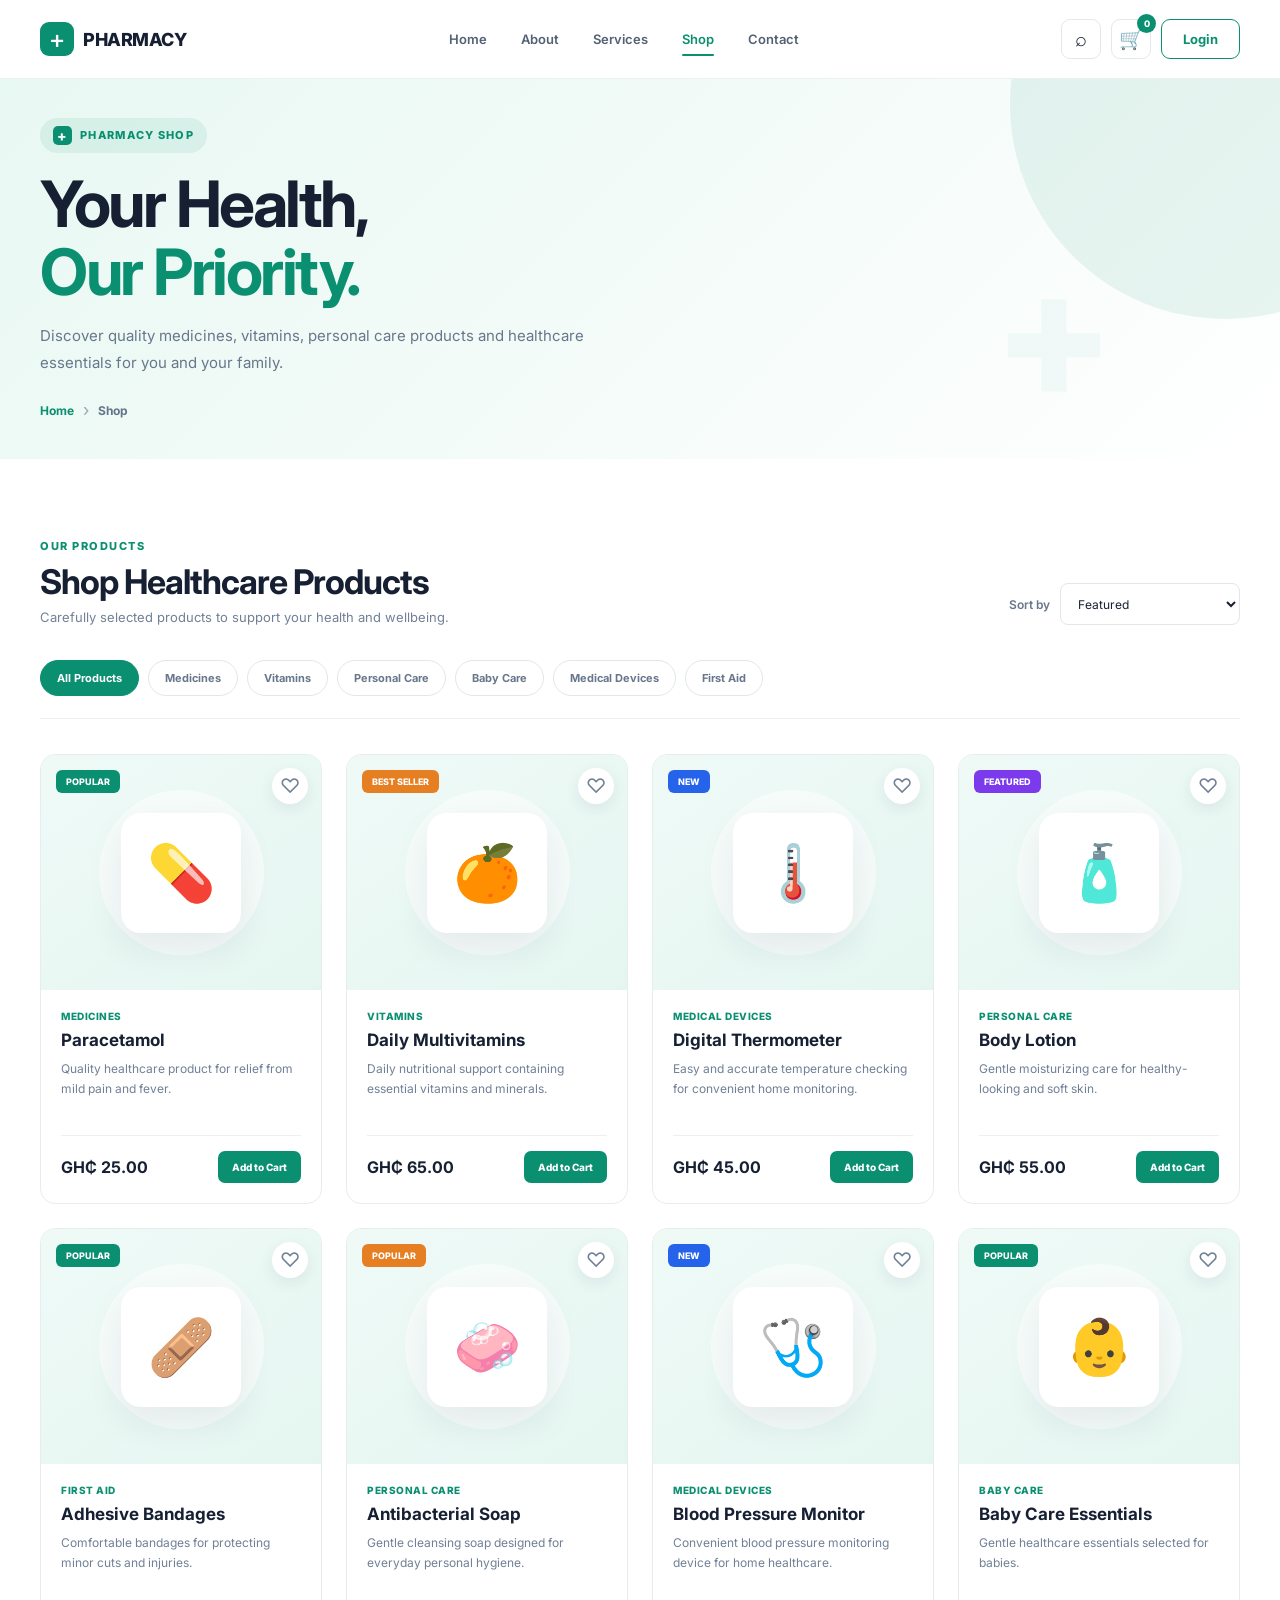
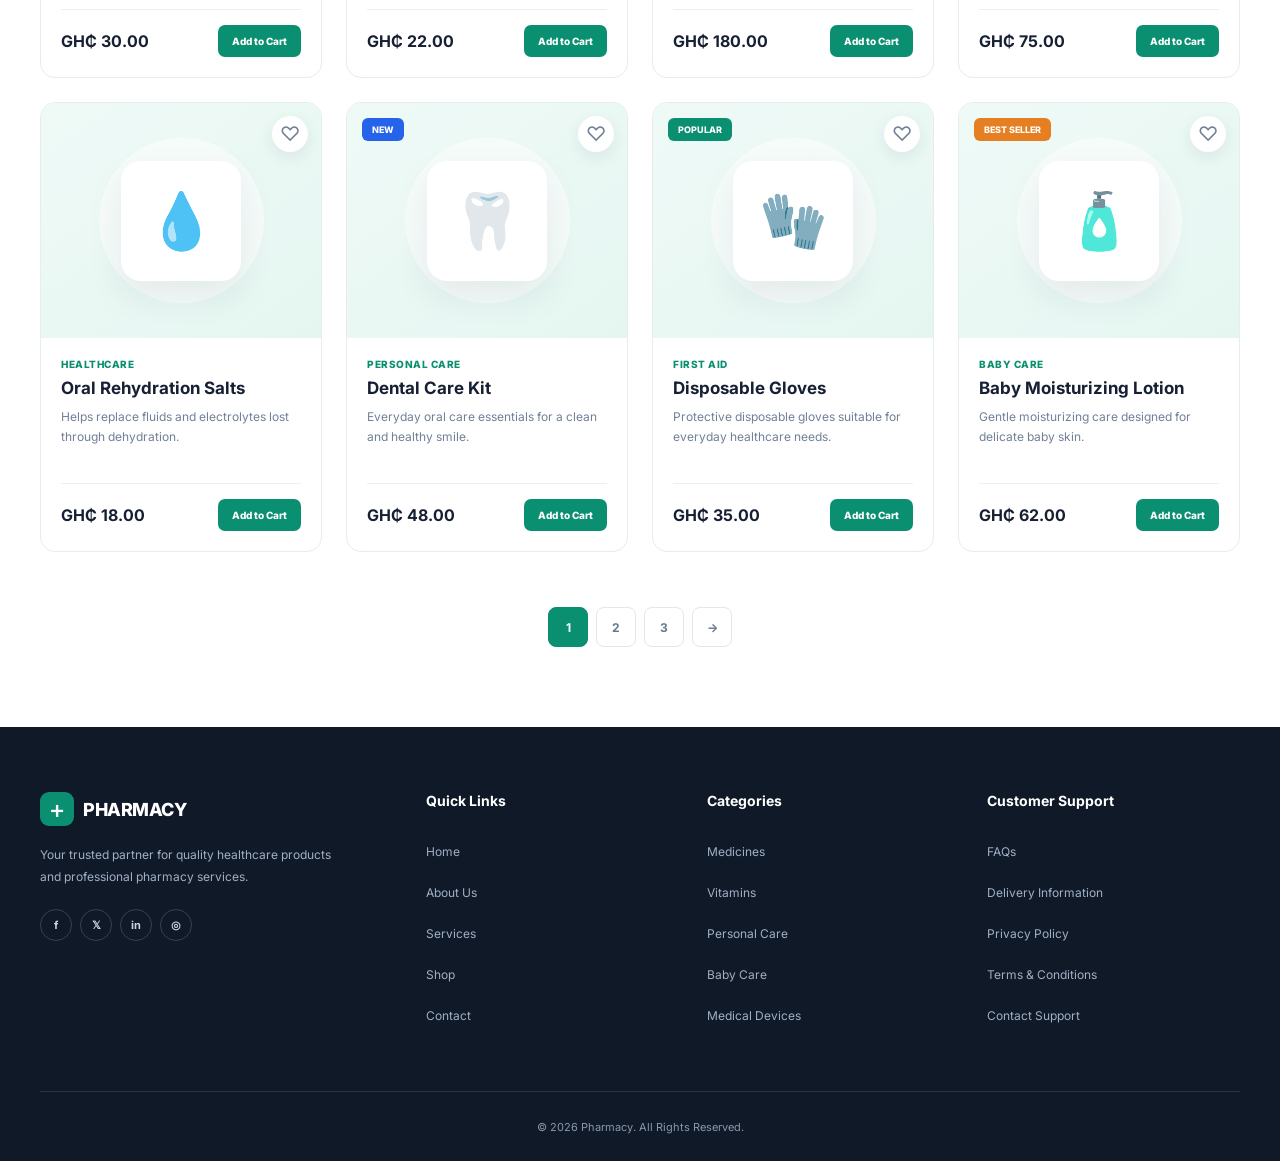
==== commit b69f1e86: "i worked on Javascript, added chart to it" ====
--- a/shop.html
+++ b/shop.html
@@ -617,5 +617,6 @@
         </div>
       </div>
     </footer>
+    <script src="shop.js"></script>
   </body>
 </html>
--- a/shop.css
+++ b/shop.css
@@ -1381,3 +1381,78 @@
     width: 100%;
   }
 }
+/* ==========================================
+   CART NOTIFICATION
+========================================== */
+
+.cart-message {
+  position: fixed;
+
+  top: 95px;
+
+  right: 25px;
+
+  z-index: 9999;
+
+  display: flex;
+
+  align-items: center;
+
+  gap: 10px;
+
+  padding: 14px 18px;
+
+  border-radius: 10px;
+
+  background: #101927;
+
+  color: white;
+
+  font-size: 12px;
+
+  font-weight: 600;
+
+  box-shadow: 0 15px 35px rgba(0, 0, 0, 0.15);
+
+  transform: translateX(120%);
+
+  opacity: 0;
+
+  transition: 0.3s ease;
+}
+
+.cart-message.show {
+  transform: translateX(0);
+
+  opacity: 1;
+}
+
+.cart-message span {
+  width: 22px;
+
+  height: 22px;
+
+  display: grid;
+
+  place-items: center;
+
+  border-radius: 50%;
+
+  background: #0b8f71;
+
+  color: white;
+
+  font-weight: 800;
+}
+
+@media (max-width: 600px) {
+  .cart-message {
+    left: 15px;
+
+    right: 15px;
+
+    top: 80px;
+
+    justify-content: center;
+  }
+}
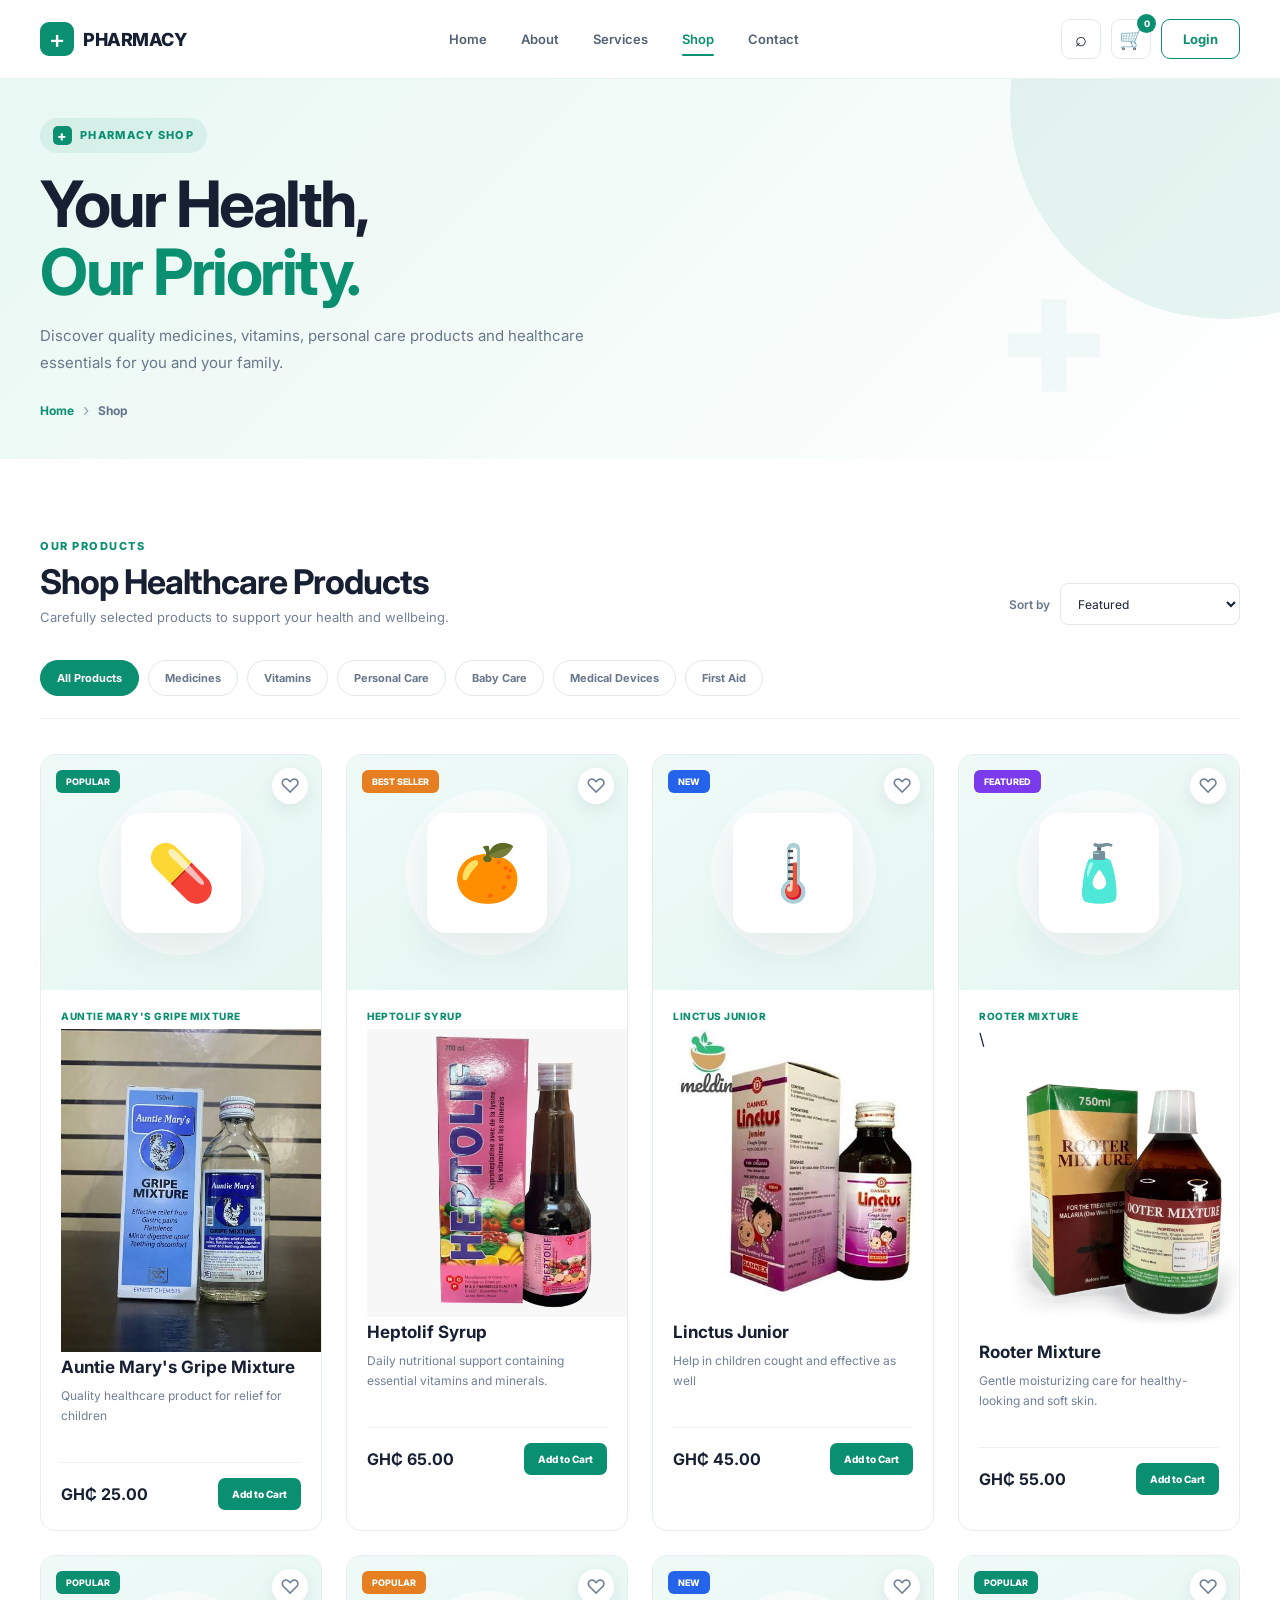
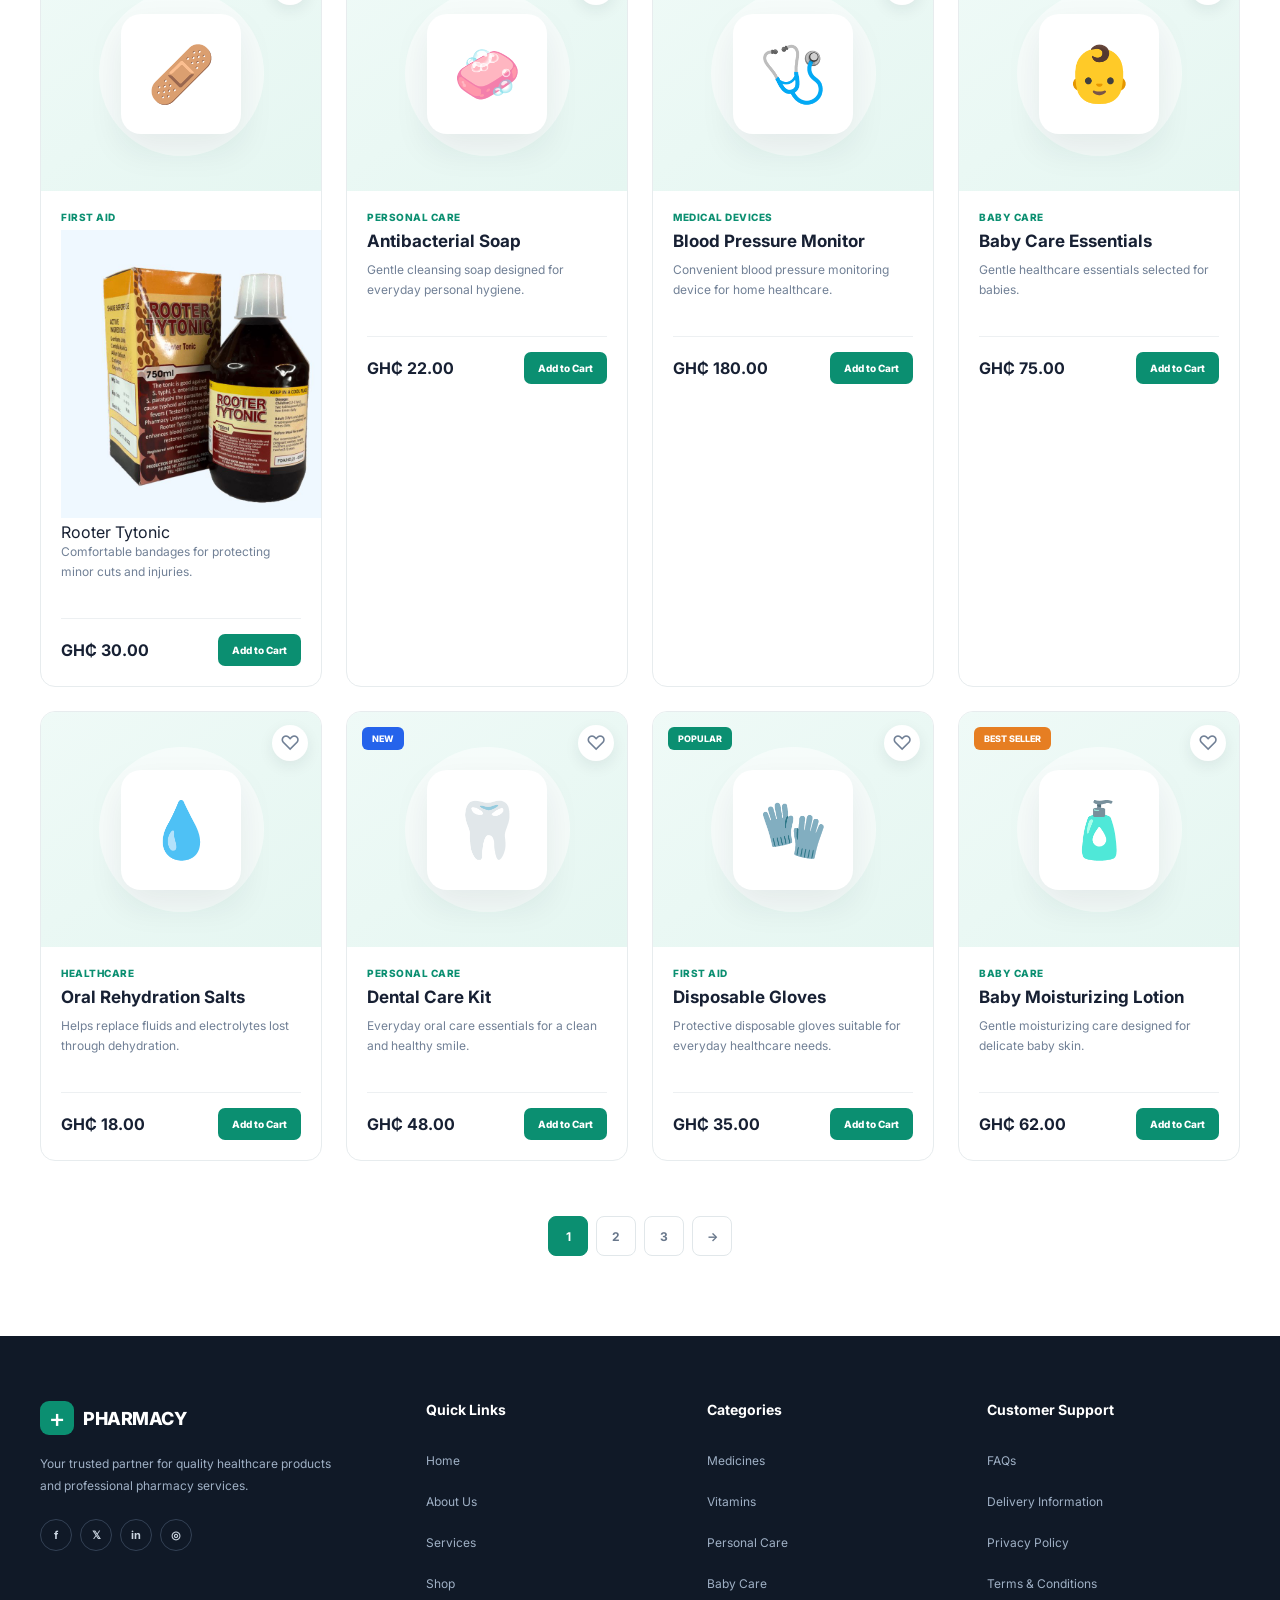
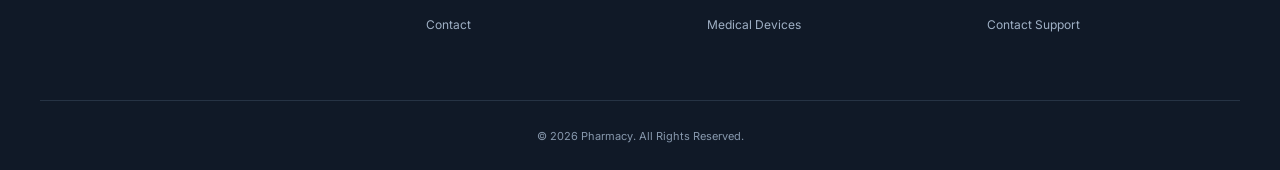
==== commit 58c8e407: "Added imagine  to it a" ====
--- a/shop.html
+++ b/shop.html
@@ -195,13 +195,18 @@
             </div>
 
             <div class="product-details">
-              <span class="product-category"> Medicines </span>
-
-              <h3>Paracetamol</h3>
-
-              <p>
-                Quality healthcare product for relief from mild pain and fever.
-              </p>
+              <span class="product-category">
+                Auntie Mary's Gripe Mixture
+              </span>
+              <img
+                src="images (4).jfif"
+                width="120%"
+                height="70%"
+                alt="Auntie Mary's Gripe Mixture"
+              />
+              <h3>Auntie Mary's Gripe Mixture</h3>
+
+              <p>Quality healthcare product for relief for children</p>
 
               <div class="product-footer">
                 <strong> GH₵ 25.00 </strong>
@@ -223,9 +228,10 @@
             </div>
 
             <div class="product-details">
-              <span class="product-category"> Vitamins </span>
-
-              <h3>Daily Multivitamins</h3>
+              <span class="product-category"> Heptolif Syrup </span>
+              <img src="images (1).jfif" width="120%" height="70% alt="Heptolif Syrup">
+
+              <h3>Heptolif Syrup</h3>
 
               <p>
                 Daily nutritional support containing essential vitamins and
@@ -252,14 +258,12 @@
             </div>
 
             <div class="product-details">
-              <span class="product-category"> Medical Devices </span>
-
-              <h3>Digital Thermometer</h3>
-
-              <p>
-                Easy and accurate temperature checking for convenient home
-                monitoring.
-              </p>
+              <span class="product-category"> Linctus Junior </span>
+            <img src="images.jfif"  width="120%" height="70%"  alt ="Linctus Junior">
+
+              <h3>Linctus Junior</h3>
+
+              <p>Help in children cought and effective as well     </p>
 
               <div class="product-footer">
                 <strong> GH₵ 45.00 </strong>
@@ -281,9 +285,10 @@
             </div>
 
             <div class="product-details">
-              <span class="product-category"> Personal Care </span>
-
-              <h3>Body Lotion</h3>
+              <span class="product-category"> Rooter Mixture  </span>\
+            <img src="GTzmqz6pLYuPHeAiAvm2jCgrhM079V-metaQVBDXzE3NTgucG5n--medium.webp" width="120%" height="70%" alt="Rooter Mixture ">
+
+              <h3>Rooter Mixture </h3>
 
               <p>Gentle moisturizing care for healthy-looking and soft skin.</p>
 
@@ -308,8 +313,9 @@
 
             <div class="product-details">
               <span class="product-category"> First Aid </span>
-
-              <h3>Adhesive Bandages</h3>
+            <img src="Rooter-Tytonic.jpg"  width="120%" height="70%" alt="Rooter Tytonic"
+
+              <h3>Rooter Tytonic</h3>
 
               <p>
                 Comfortable bandages for protecting minor cuts and injuries.
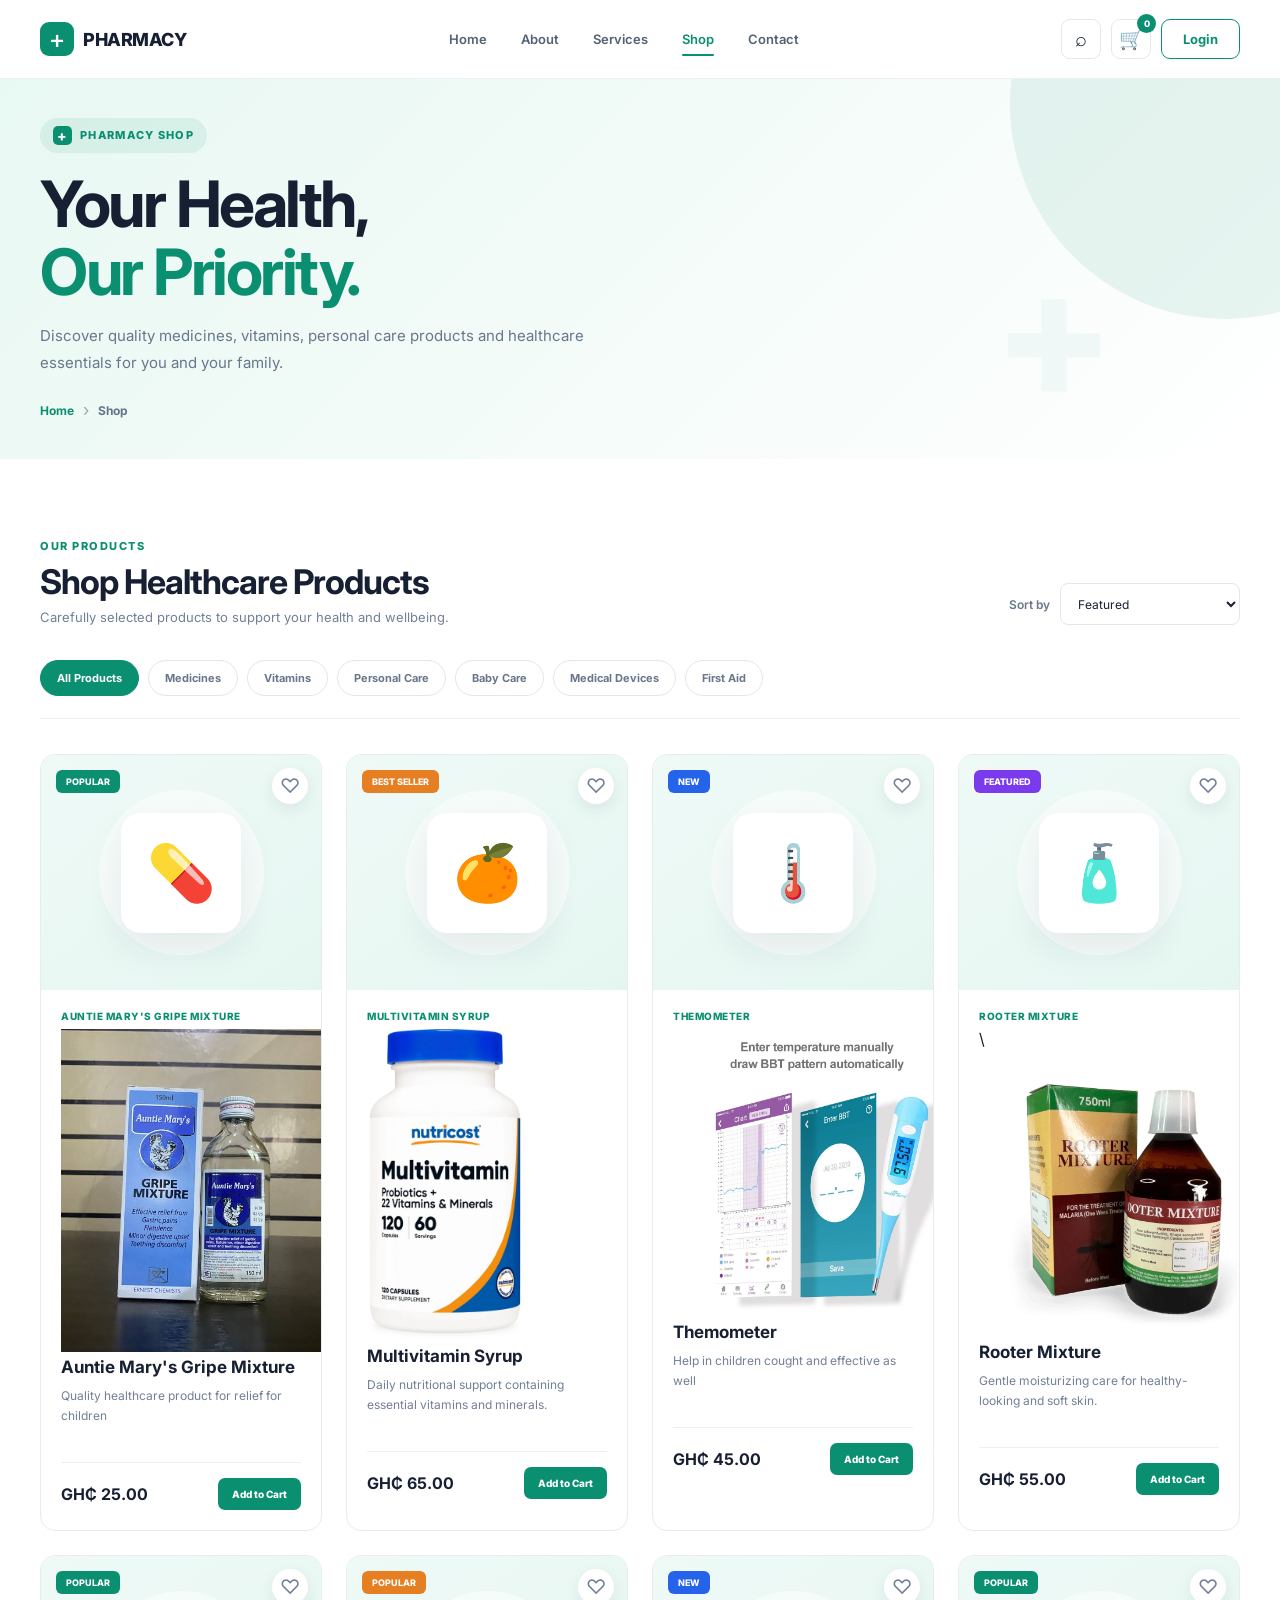
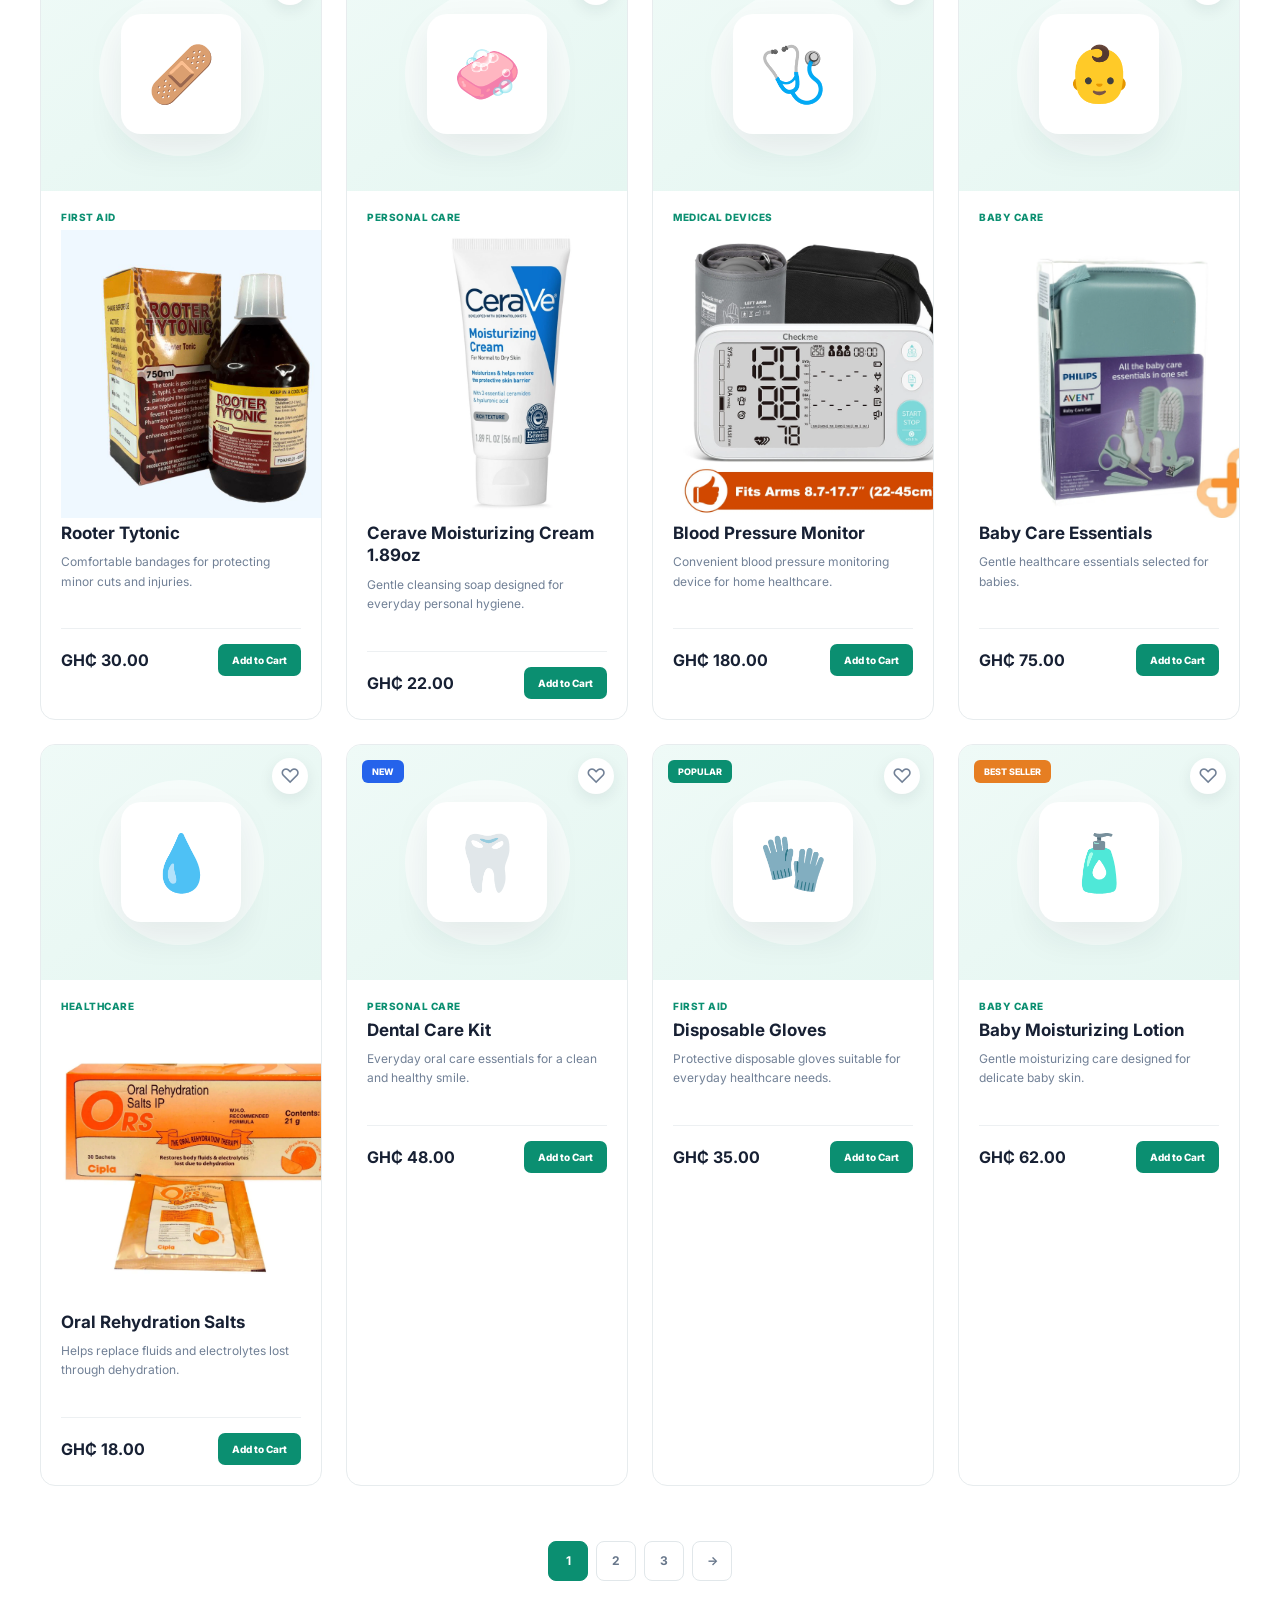
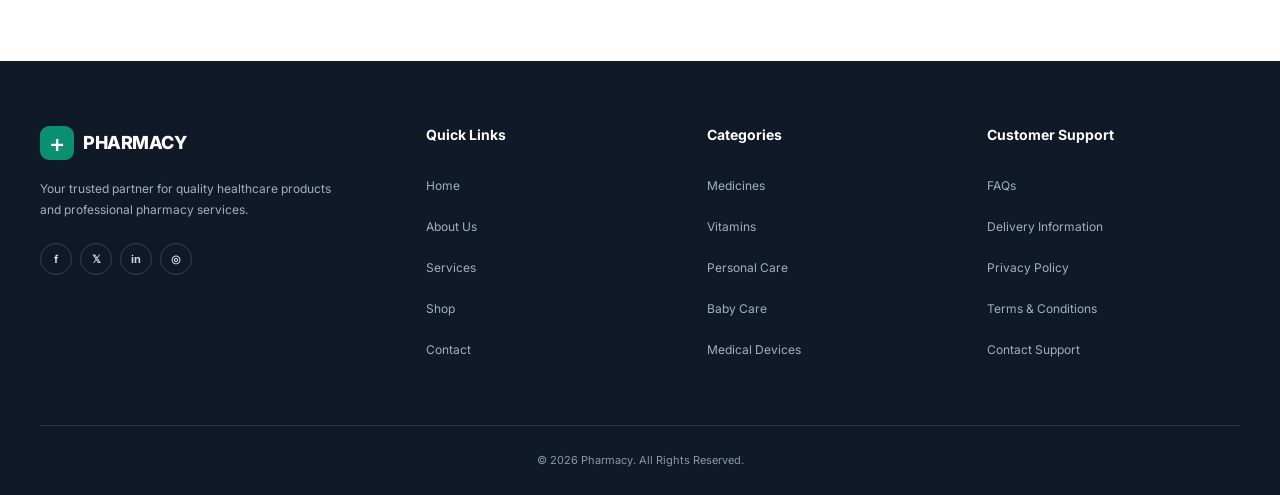
==== commit 3136cb3c: "Added Imagine to the webpage and working in HTML" ====
--- a/shop.html
+++ b/shop.html
@@ -228,10 +228,15 @@
             </div>
 
             <div class="product-details">
-              <span class="product-category"> Heptolif Syrup </span>
-              <img src="images (1).jfif" width="120%" height="70% alt="Heptolif Syrup">
-
-              <h3>Heptolif Syrup</h3>
+              <span class="product-category"> Multivitamin Syrup </span>
+              <img
+                src="s-l1600 (4).webp"
+                width="65%"
+                height="50%"
+                alt="Multivitamin Syrup"
+              />
+
+              <h3>Multivitamin Syrup</h3>
 
               <p>
                 Daily nutritional support containing essential vitamins and
@@ -258,12 +263,17 @@
             </div>
 
             <div class="product-details">
-              <span class="product-category"> Linctus Junior </span>
-            <img src="images.jfif"  width="120%" height="70%"  alt ="Linctus Junior">
-
-              <h3>Linctus Junior</h3>
-
-              <p>Help in children cought and effective as well     </p>
+              <span class="product-category">Themometer </span>
+              <img
+                src="s-l1600 (5).webp"
+                width="120%"
+                height="70%"
+                alt="Themometer"
+              />
+
+              <h3>Themometer</h3>
+
+              <p>Help in children cought and effective as well</p>
 
               <div class="product-footer">
                 <strong> GH₵ 45.00 </strong>
@@ -285,10 +295,15 @@
             </div>
 
             <div class="product-details">
-              <span class="product-category"> Rooter Mixture  </span>\
-            <img src="GTzmqz6pLYuPHeAiAvm2jCgrhM079V-metaQVBDXzE3NTgucG5n--medium.webp" width="120%" height="70%" alt="Rooter Mixture ">
-
-              <h3>Rooter Mixture </h3>
+              <span class="product-category"> Rooter Mixture </span>\
+              <img
+                src="GTzmqz6pLYuPHeAiAvm2jCgrhM079V-metaQVBDXzE3NTgucG5n--medium.webp"
+                width="120%"
+                height="70%"
+                alt="Rooter Mixture "
+              />
+
+              <h3>Rooter Mixture</h3>
 
               <p>Gentle moisturizing care for healthy-looking and soft skin.</p>
 
@@ -313,7 +328,12 @@
 
             <div class="product-details">
               <span class="product-category"> First Aid </span>
-            <img src="Rooter-Tytonic.jpg"  width="120%" height="70%" alt="Rooter Tytonic"
+              <img
+                src="Rooter-Tytonic.jpg"
+                width="120%"
+                height="70%"
+                alt="Rooter Tytonic"
+              />
 
               <h3>Rooter Tytonic</h3>
 
@@ -342,8 +362,14 @@
 
             <div class="product-details">
               <span class="product-category"> Personal Care </span>
-
-              <h3>Antibacterial Soap</h3>
+              <img
+                src="s-l1600.webp"
+                alt="Cerave Moisturizing Cream 1.89oz"
+                width="120%"
+                height="70%"
+              />
+
+              <h3>Cerave Moisturizing Cream 1.89oz</h3>
 
               <p>
                 Gentle cleansing soap designed for everyday personal hygiene.
@@ -370,6 +396,12 @@
 
             <div class="product-details">
               <span class="product-category"> Medical Devices </span>
+              <img
+                src="s-l1600 (1).webp"
+                width="120%"
+                height="70%"
+                alt="Blood Pressure Monitor"
+              />
 
               <h3>Blood Pressure Monitor</h3>
 
@@ -398,6 +430,12 @@
 
             <div class="product-details">
               <span class="product-category"> Baby Care </span>
+              <img
+                src="s-l1600 (2).webp"
+                width="120%"
+                height="70%"
+                alt="Baby Care Essentials"
+              />
 
               <h3>Baby Care Essentials</h3>
 
@@ -422,6 +460,12 @@
 
             <div class="product-details">
               <span class="product-category"> Healthcare </span>
+              <img
+                src="s-l1600 (3).webp"
+                width="120%"
+                height="70%"
+                alt="Oral Rehydration Salts"
+              />
 
               <h3>Oral Rehydration Salts</h3>
 
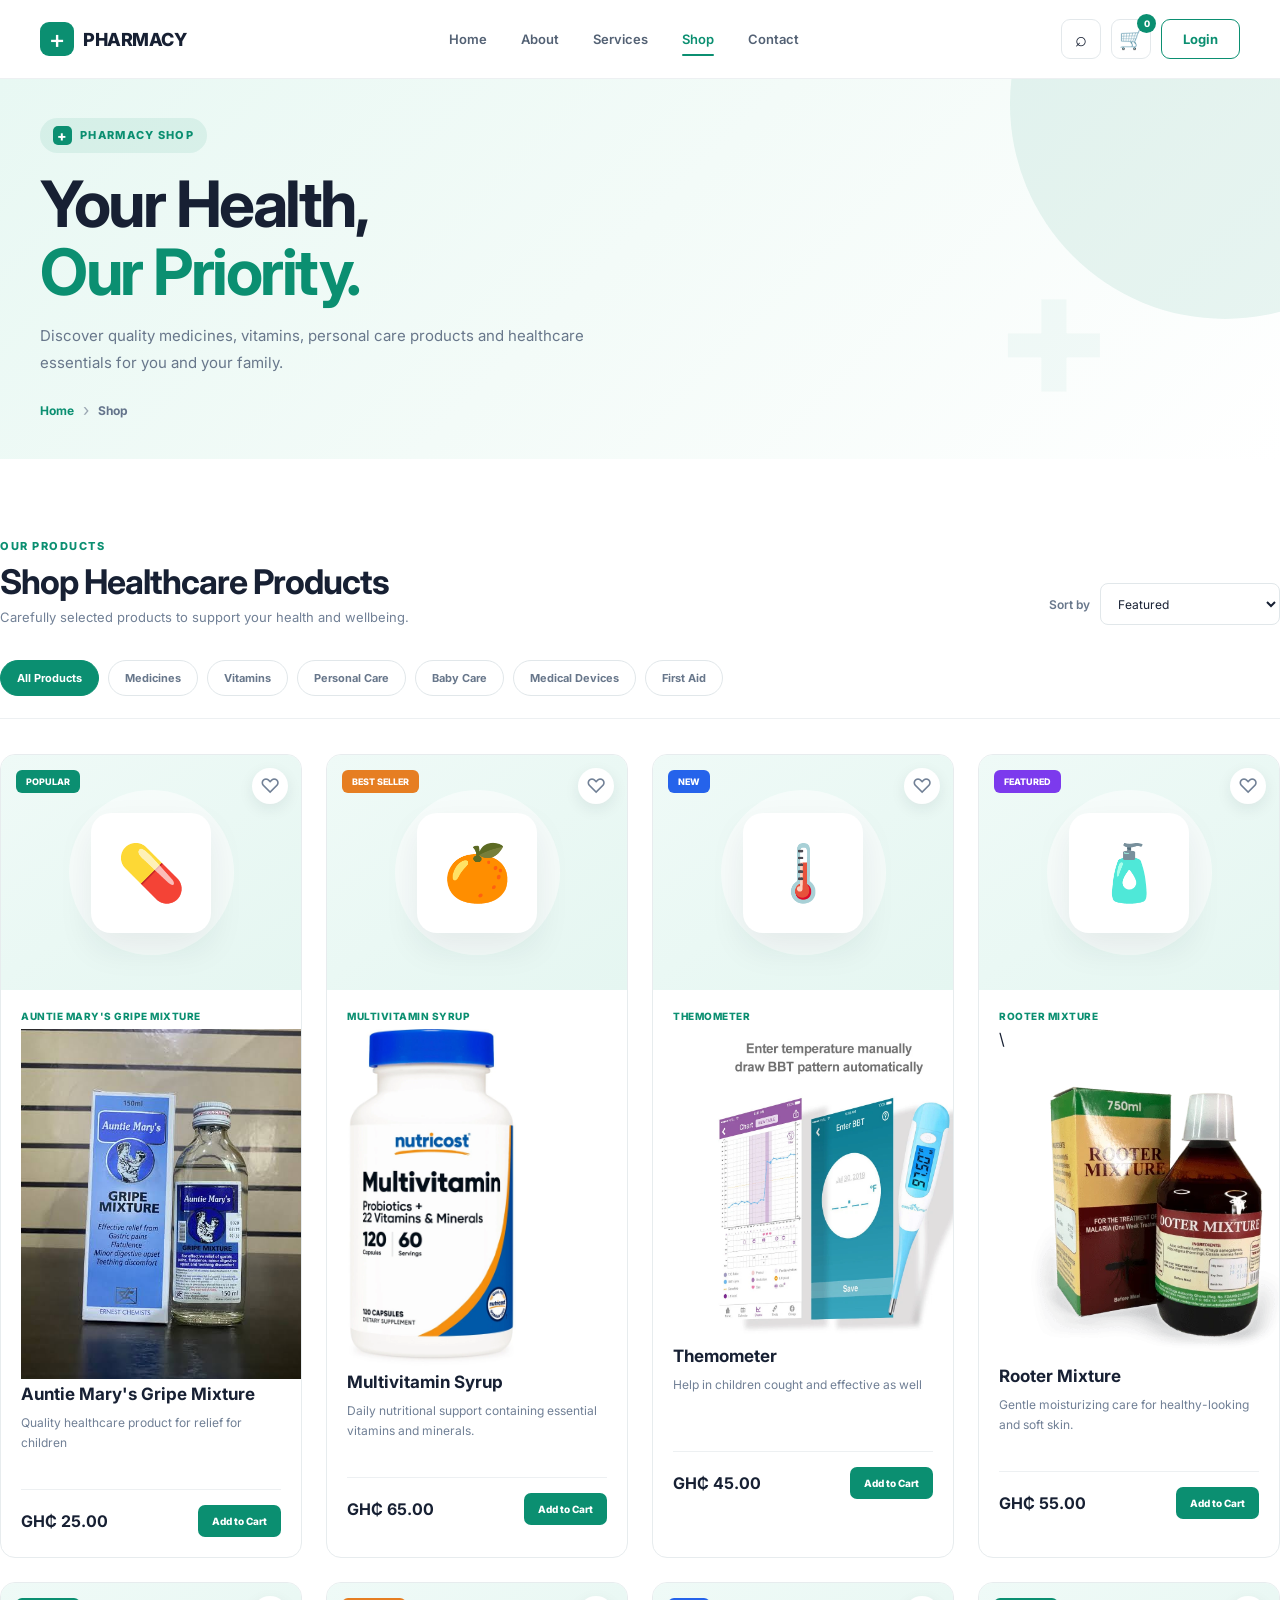
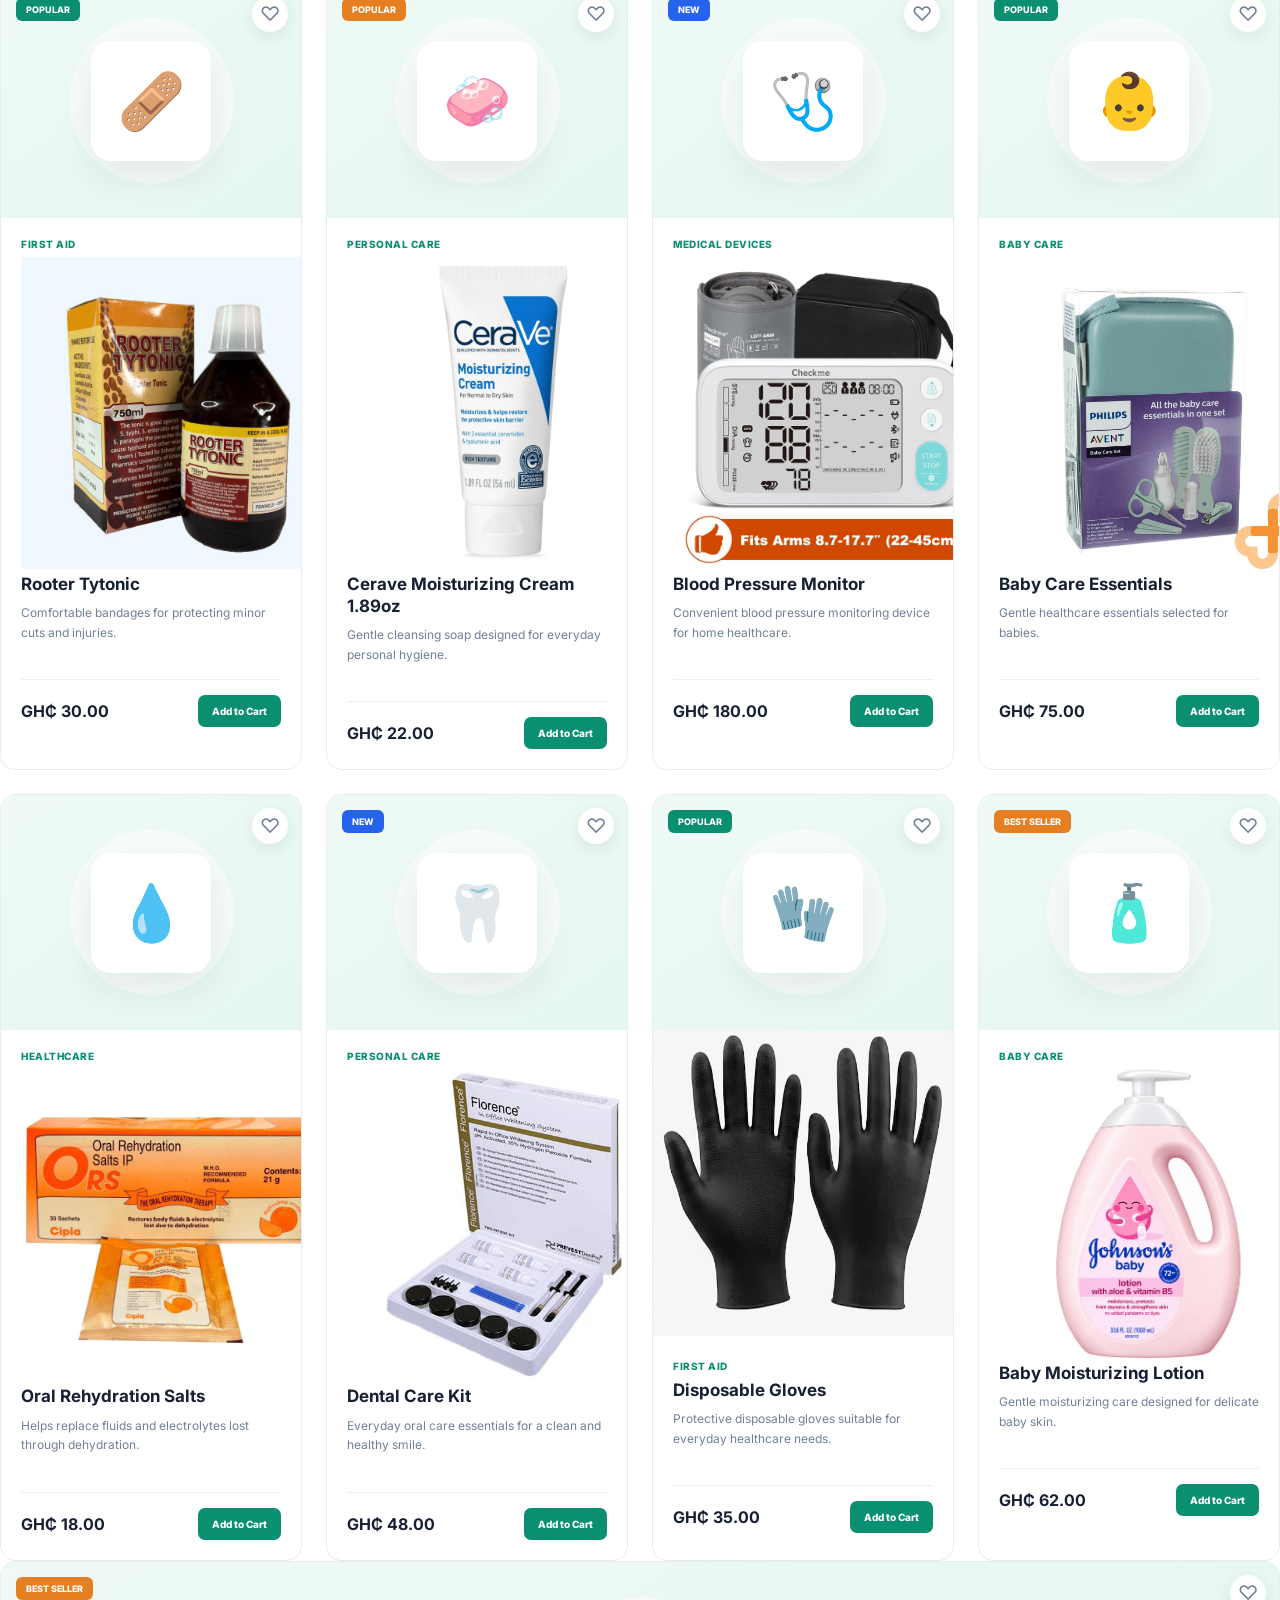
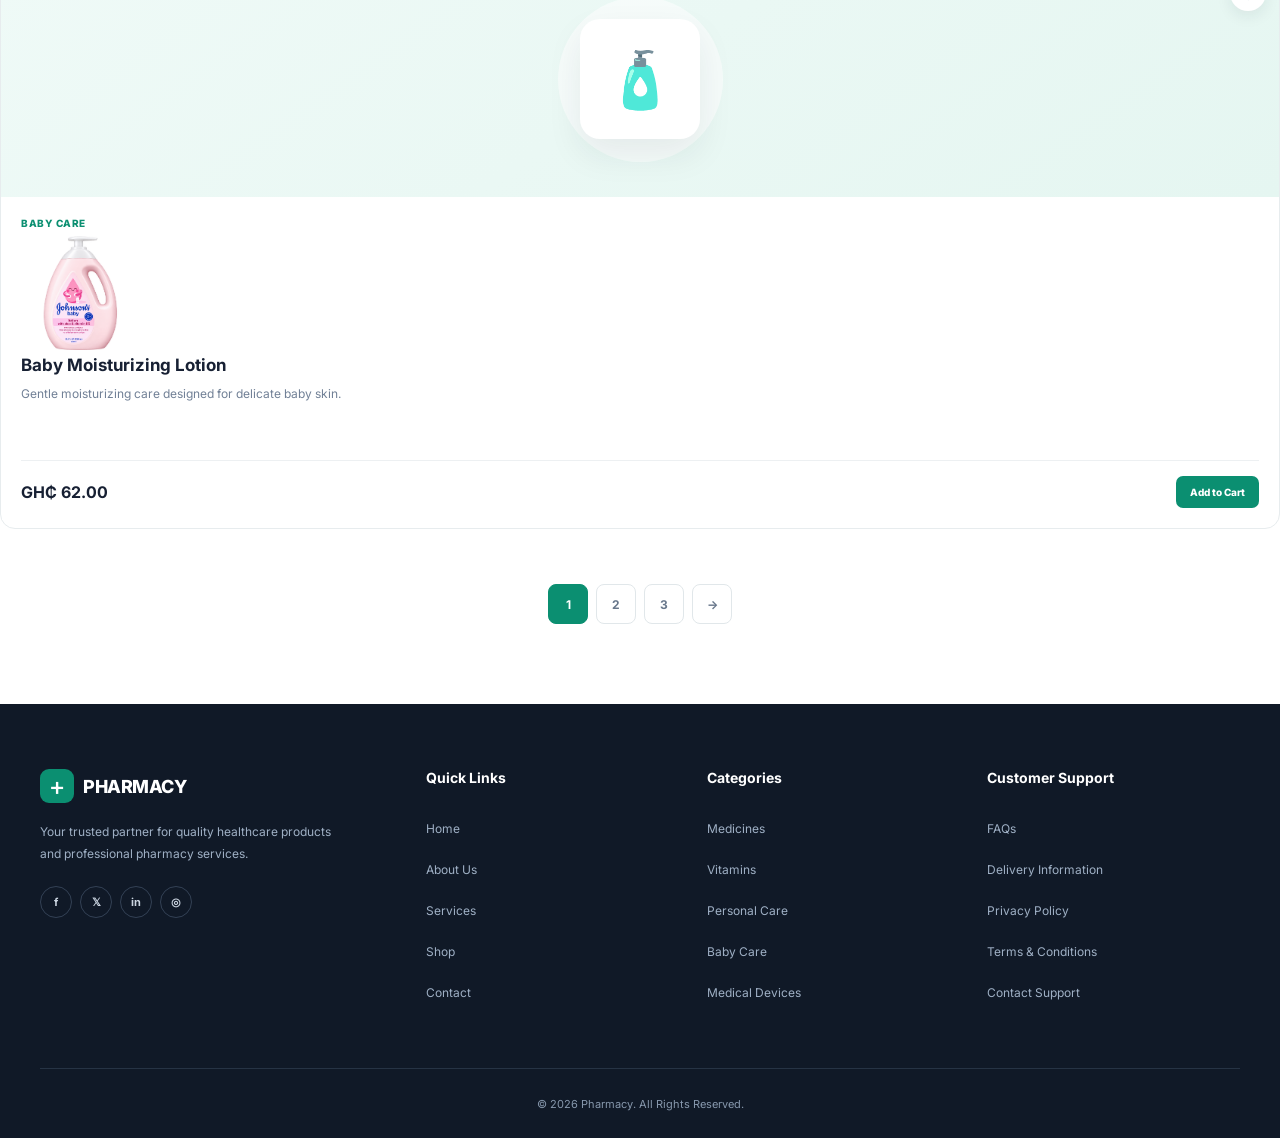
==== commit 42dad03a: "Added imagine and worked on style" ====
--- a/shop.html
+++ b/shop.html
@@ -127,7 +127,7 @@
 ===================================================== -->
 
     <section class="shop-section">
-      <div class="shop-container">
+      <class="shop-container">
         <!-- SHOP TITLE -->
 
         <div class="shop-heading">
@@ -494,6 +494,12 @@
 
             <div class="product-details">
               <span class="product-category"> Personal Care </span>
+              <img
+                src="s-l500.webp"
+                width="120%"
+                height="70%"
+                alt="Dental Care Kit"
+              />
 
               <h3>Dental Care Kit</h3>
 
@@ -519,6 +525,12 @@
 
               <div class="product-symbol">🧤</div>
             </div>
+            <img
+              src="s-l1600 (7).webp"
+              width="100%"
+              height="40%"
+              alt="Disposable Gloves"
+            />
 
             <div class="product-details">
               <span class="product-category"> First Aid </span>
@@ -551,6 +563,12 @@
 
             <div class="product-details">
               <span class="product-category"> Baby Care </span>
+              <img
+                src="ChatGPT Image Sep 10, 2026, 06_20_32 PM.png"
+                width="120%"
+                height="70%"
+                alt="Baby Moisturizing Lotion"
+              />
 
               <h3>Baby Moisturizing Lotion</h3>
 
@@ -564,6 +582,38 @@
             </div>
           </div>
         </div>
+
+        <!----Product 13-->
+            <div class="product-card">
+            <div class="product-image">
+              <span class="product-status orange"> Best Seller </span>
+
+              <button class="wishlist">♡</button>
+
+              <div class="product-symbol">🧴</div>
+            </div>
+
+            <div class="product-details">
+              <span class="product-category"> Baby Care </span>
+              <img
+                src="ChatGPT Image Sep 10, 2026, 06_20_32 PM.png"
+                width="10%"
+                height="70%"
+                alt="Baby Moisturizing Lotion"
+              />
+
+              <h3>Baby Moisturizing Lotion</h3>
+
+              <p>Gentle moisturizing care designed for delicate baby skin.</p>
+
+              <div class="product-footer">
+                <strong> GH₵ 62.00 </strong>
+
+                <button class="add-cart">Add to Cart</button>
+              </div>
+            </div>
+          </div>
+
 
         <!-- PAGINATION -->
 
--- a/style.css
+++ b/style.css
@@ -191,7 +191,7 @@
 
 .hero-buttons {
   display: flex;
-  gap: 15px;
+  gap: 10px;
   margin-bottom: 45px;
 }
 
@@ -606,7 +606,7 @@
 
 .product-image {
   height: 220px;
-  background: #edf7f4;
+  background: #2e3e3a;
 
   position: relative;
 
